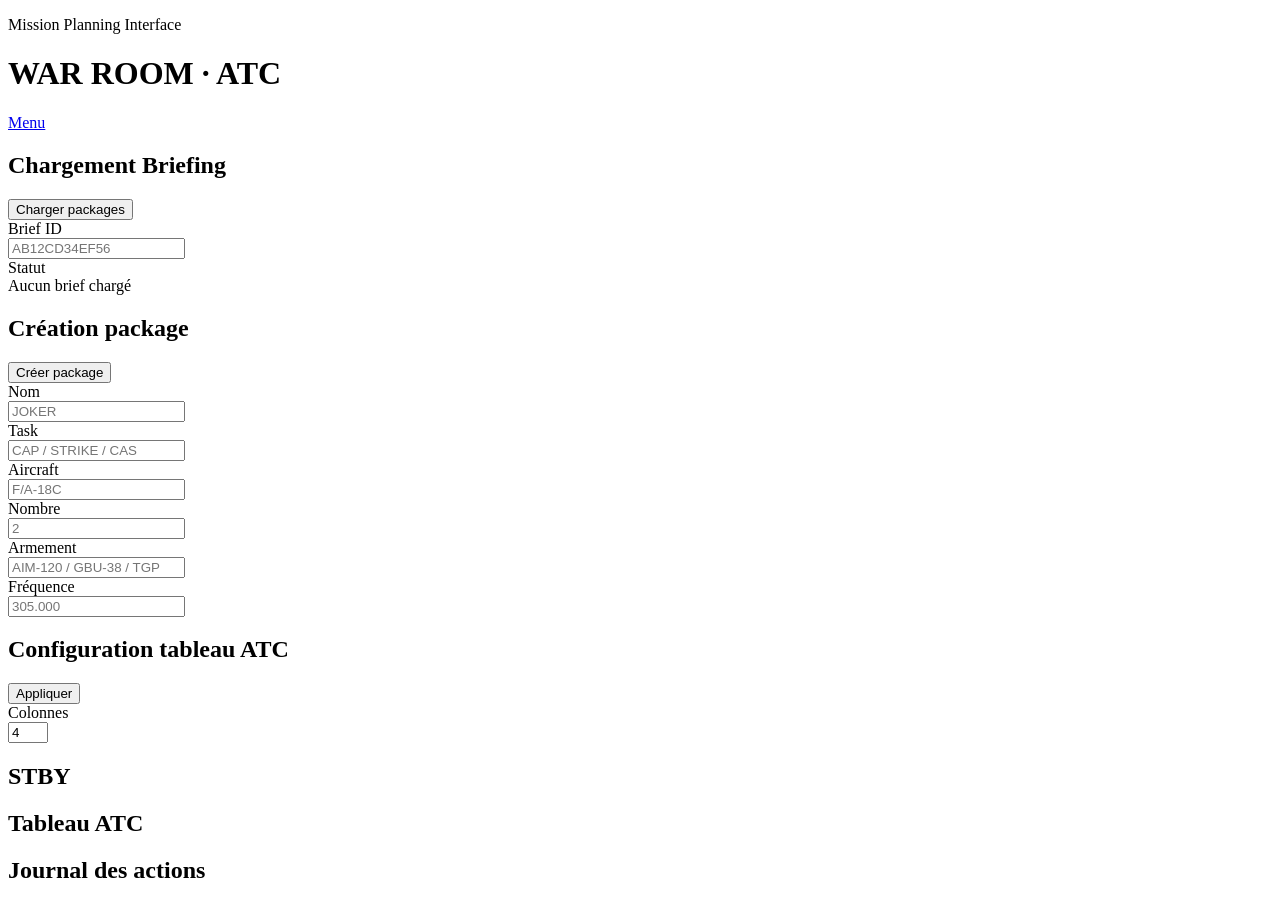
==== atc/index.html @ 5f104abc "Create index.html" ====
<!DOCTYPE html>
<html lang="fr">
<head>
  <meta charset="UTF-8" />
  <meta name="viewport" content="width=device-width, initial-scale=1.0" />
  <title>WAR ROOM · ATC</title>
  <link rel="stylesheet" href="./style.css" />
</head>
<body>
  <div class="app-shell" id="appShell">
    <header class="topbar">
      <div class="title-wrap">
        <p class="subtitle">Mission Planning Interface</p>
        <h1 class="title">WAR ROOM · ATC</h1>
      </div>

      <div class="topbar-actions">
        <a class="action-btn" href="../index.html">Menu</a>
      </div>
    </header>

    <main class="workspace">
      <section class="layout-stack">
        <article class="card">
          <div class="card-header card-header-split">
            <h2 class="card-title">Chargement Briefing</h2>
            <button id="loadBriefBtn" class="action-btn" type="button">Charger packages</button>
          </div>

          <div class="card-body">
            <div class="toolbar-grid">
              <div class="mini-card">
                <div class="mini-label">Brief ID</div>
                <input id="briefIdInput" type="text" maxlength="12" placeholder="AB12CD34EF56" />
              </div>

              <div class="mini-card">
                <div class="mini-label">Statut</div>
                <div class="mini-value" id="briefLoadStatus">Aucun brief chargé</div>
              </div>
            </div>
          </div>
        </article>

        <article class="card">
          <div class="card-header card-header-split">
            <h2 class="card-title">Création package</h2>
            <button id="createPackageBtn" class="action-btn" type="button">Créer package</button>
          </div>

          <div class="card-body">
            <div class="toolbar-grid toolbar-grid-three">
              <div class="mini-card">
                <div class="mini-label">Nom</div>
                <input id="newPkgName" type="text" placeholder="JOKER" />
              </div>
              <div class="mini-card">
                <div class="mini-label">Task</div>
                <input id="newPkgTask" type="text" placeholder="CAP / STRIKE / CAS" />
              </div>
              <div class="mini-card">
                <div class="mini-label">Aircraft</div>
                <input id="newPkgAircraft" type="text" placeholder="F/A-18C" />
              </div>
              <div class="mini-card">
                <div class="mini-label">Nombre</div>
                <input id="newPkgCount" type="number" min="1" placeholder="2" />
              </div>
              <div class="mini-card">
                <div class="mini-label">Armement</div>
                <input id="newPkgLoadout" type="text" placeholder="AIM-120 / GBU-38 / TGP" />
              </div>
              <div class="mini-card">
                <div class="mini-label">Fréquence</div>
                <input id="newPkgFreq" type="text" placeholder="305.000" />
              </div>
            </div>
          </div>
        </article>

        <article class="card">
          <div class="card-header card-header-split">
            <h2 class="card-title">Configuration tableau ATC</h2>
            <button id="applyBoardConfigBtn" class="action-btn" type="button">Appliquer</button>
          </div>

          <div class="card-body">
            <div class="board-config-head">
              <div class="mini-card">
                <div class="mini-label">Colonnes</div>
                <input id="columnCountInput" type="number" min="1" max="8" value="4" />
              </div>
            </div>

            <div class="board-config-grid" id="boardConfigGrid"></div>
          </div>
        </article>

        <article class="card">
          <div class="card-header">
            <h2 class="card-title">STBY</h2>
          </div>
          <div class="card-body">
            <div class="stby-zone dropzone" id="stbyZone" data-zone-id="stby"></div>
          </div>
        </article>

        <article class="card">
          <div class="card-header">
            <h2 class="card-title">Tableau ATC</h2>
          </div>
          <div class="card-body">
            <div class="board-grid" id="boardGrid"></div>
          </div>
        </article>

        <article class="card">
          <div class="card-header">
            <h2 class="card-title">Journal des actions</h2>
          </div>
          <div class="card-body">
            <div class="log-list" id="logList"></div>
          </div>
        </article>
      </section>
    </main>
  </div>

  <script src="./app.js" defer></script>
</body>
</html>
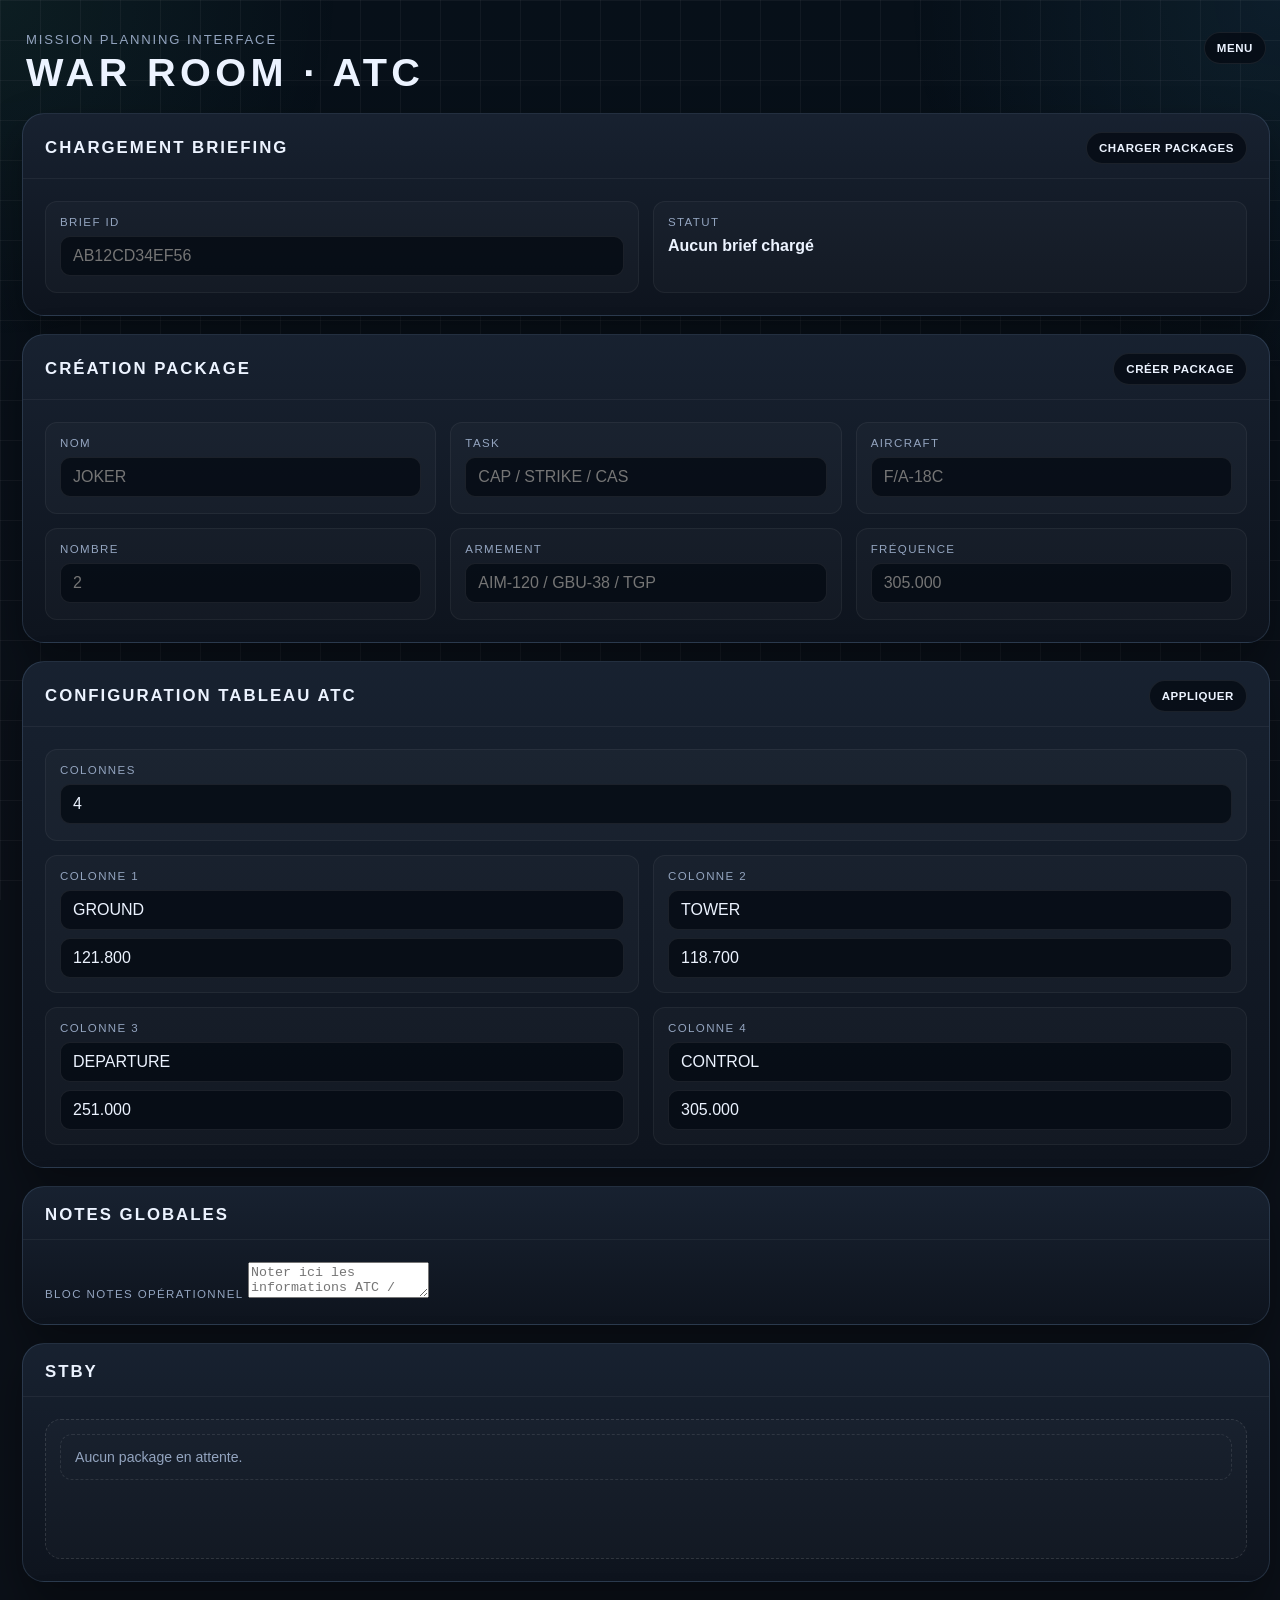
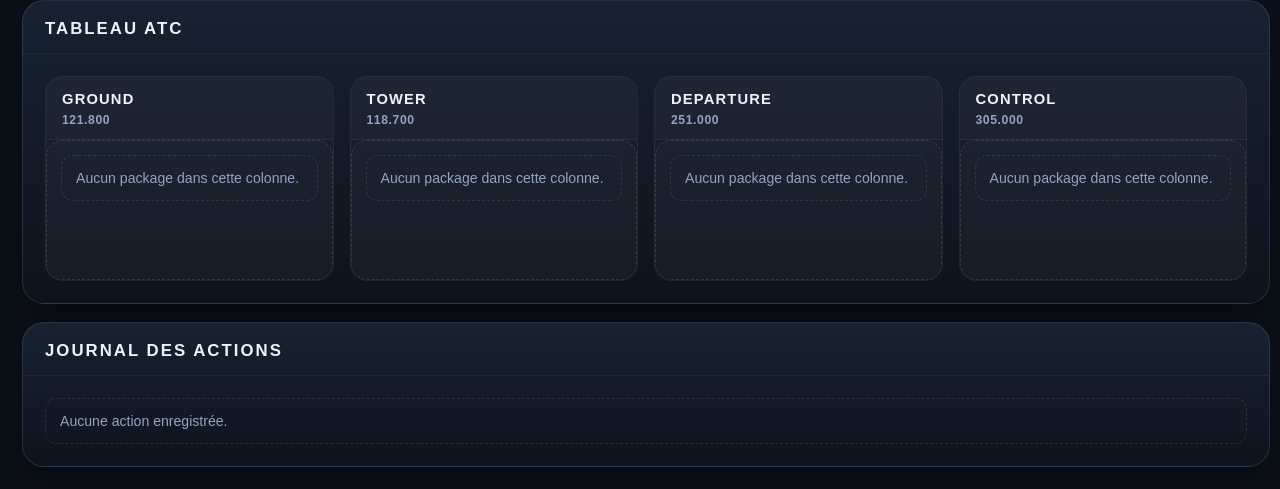
==== commit 1da561bf: "Update index.html" ====
--- a/atc/index.html
+++ b/atc/index.html
@@ -98,6 +98,22 @@
 
         <article class="card">
           <div class="card-header">
+            <h2 class="card-title">Notes globales</h2>
+          </div>
+          <div class="card-body">
+            <div class="global-notes-wrap">
+              <label class="mini-label" for="globalNotesInput">Bloc notes opérationnel</label>
+              <textarea
+                id="globalNotesInput"
+                class="global-notes-input"
+                placeholder="Noter ici les informations ATC / clearance / consignes / changements à la volée..."
+              ></textarea>
+            </div>
+          </div>
+        </article>
+
+        <article class="card">
+          <div class="card-header">
             <h2 class="card-title">STBY</h2>
           </div>
           <div class="card-body">
--- a/atc/style.css
+++ b/atc/style.css
@@ -0,0 +1,631 @@
+:root{
+  --bg:#0b1018;
+  --card:linear-gradient(180deg,rgba(24,34,49,.98),rgba(14,20,30,.98));
+  --border:rgba(135,169,214,.18);
+  --border-strong:rgba(135,169,214,.35);
+  --text:#ecf3ff;
+  --muted:#93a4bf;
+  --accent:#57c7ff;
+  --success:#7df0b7;
+  --danger:#ff6b6b;
+  --warning:#ffd36a;
+  --shadow:0 18px 40px rgba(0,0,0,.35);
+  --radius-xl:22px;
+  --radius-lg:16px;
+  --radius-md:12px;
+  font-family:Inter,"Segoe UI",Roboto,Helvetica,Arial,sans-serif;
+}
+
+*{box-sizing:border-box}
+
+html,body{
+  margin:0;
+  min-height:100%;
+  color:var(--text);
+  background-color:var(--bg);
+}
+
+body{
+  padding:22px;
+  background-image:
+    linear-gradient(rgba(255,255,255,.045) 1px, transparent 1px),
+    linear-gradient(90deg, rgba(255,255,255,.045) 1px, transparent 1px),
+    linear-gradient(180deg,#071019 0,#0b1018 100%);
+  background-size:40px 40px,40px 40px,100% 100%;
+  background-attachment:fixed;
+}
+
+body::before{
+  content:"";
+  position:fixed;
+  inset:0;
+  pointer-events:none;
+  background:
+    radial-gradient(circle at top right, rgba(87,199,255,.08), transparent 24%),
+    radial-gradient(circle at top left, rgba(109,246,190,.06), transparent 22%);
+}
+
+.app-shell{
+  position:relative;
+  z-index:1;
+  width:min(1680px,calc(100vw - 32px));
+  margin:0 auto;
+  display:grid;
+  gap:18px;
+}
+
+.topbar{
+  display:grid;
+  grid-template-columns:minmax(0,1fr) auto;
+  align-items:start;
+  gap:20px;
+  padding:10px 4px 2px;
+}
+
+.title-wrap{
+  display:grid;
+  gap:6px;
+}
+
+.subtitle{
+  margin:0;
+  color:var(--muted);
+  font-size:.82rem;
+  letter-spacing:.14em;
+  text-transform:uppercase;
+}
+
+.title{
+  margin:0;
+  font-size:clamp(1.9rem,1.2rem + 1.6vw,3.2rem);
+  font-weight:800;
+  letter-spacing:.11em;
+  text-transform:uppercase;
+  line-height:1;
+}
+
+.topbar-actions{
+  display:flex;
+  align-items:center;
+  gap:10px;
+  flex-wrap:wrap;
+}
+
+.workspace{
+  display:grid;
+  grid-template-columns:1fr;
+  gap:18px;
+}
+
+.layout-stack{
+  display:grid;
+  gap:18px;
+}
+
+.card{
+  border:1px solid var(--border);
+  border-radius:var(--radius-xl);
+  background:var(--card);
+  box-shadow:var(--shadow);
+  overflow:hidden;
+}
+
+.card-header{
+  display:flex;
+  align-items:center;
+  justify-content:space-between;
+  gap:12px;
+  padding:18px 22px 14px;
+  border-bottom:1px solid rgba(255,255,255,.05);
+}
+
+.card-header-split{
+  flex-wrap:wrap;
+}
+
+.card-title{
+  margin:0;
+  font-size:1.05rem;
+  font-weight:800;
+  letter-spacing:.12em;
+  text-transform:uppercase;
+}
+
+.card-body{
+  padding:22px;
+}
+
+.action-btn{
+  border:1px solid rgba(255,255,255,.08);
+  background:rgba(6,12,20,.82);
+  color:var(--text);
+  border-radius:999px;
+  padding:9px 12px;
+  font:inherit;
+  font-size:.72rem;
+  font-weight:700;
+  letter-spacing:.05em;
+  text-transform:uppercase;
+  cursor:pointer;
+  white-space:nowrap;
+  text-decoration:none;
+  transition:.14s;
+}
+
+.action-btn:hover{
+  border-color:rgba(87,199,255,.35);
+  transform:translateY(-1px);
+}
+
+.toolbar-grid{
+  display:grid;
+  grid-template-columns:repeat(2,minmax(0,1fr));
+  gap:14px;
+}
+
+.toolbar-grid-three{
+  grid-template-columns:repeat(3,minmax(0,1fr));
+}
+
+.board-config-head{
+  margin-bottom:14px;
+}
+
+.board-config-grid{
+  display:grid;
+  grid-template-columns:repeat(2,minmax(0,1fr));
+  gap:14px;
+}
+
+.mini-card{
+  min-height:92px;
+  padding:14px;
+  border-radius:12px;
+  background:rgba(255,255,255,.025);
+  border:1px solid rgba(255,255,255,.05);
+  display:flex;
+  flex-direction:column;
+  gap:8px;
+}
+
+.mini-label{
+  color:var(--muted);
+  font-size:.72rem;
+  letter-spacing:.12em;
+  text-transform:uppercase;
+}
+
+.mini-value{
+  font-size:1rem;
+  font-weight:800;
+  line-height:1.25;
+}
+
+.mini-card input{
+  width:100%;
+  padding:10px 12px;
+  border:1px solid rgba(255,255,255,.08);
+  border-radius:10px;
+  background:rgba(6,12,20,.82);
+  color:var(--text);
+  font:inherit;
+  outline:none;
+}
+
+.mini-card input:focus{
+  border-color:rgba(87,199,255,.45);
+  box-shadow:0 0 0 4px rgba(87,199,255,.12);
+}
+
+.stby-zone,
+.board-column-drop{
+  min-height:140px;
+  border:1px dashed rgba(255,255,255,.12);
+  border-radius:16px;
+  background:rgba(255,255,255,.02);
+  padding:14px;
+  display:grid;
+  align-content:start;
+  gap:12px;
+}
+
+.dropzone.is-over{
+  border-color:rgba(87,199,255,.5);
+  background:rgba(87,199,255,.06);
+}
+
+.board-grid{
+  display:grid;
+  grid-template-columns:repeat(4,minmax(0,1fr));
+  gap:16px;
+  align-items:start;
+}
+
+.board-column{
+  border-radius:18px;
+  border:1px solid rgba(255,255,255,.06);
+  background:rgba(255,255,255,.02);
+  overflow:hidden;
+}
+
+.board-column-head{
+  padding:14px 16px 12px;
+  border-bottom:1px solid rgba(255,255,255,.05);
+  background:rgba(255,255,255,.02);
+}
+
+.board-column-title{
+  margin:0 0 6px;
+  font-size:.92rem;
+  font-weight:900;
+  letter-spacing:.08em;
+  text-transform:uppercase;
+}
+
+.board-column-freq{
+  color:var(--muted);
+  font-size:.76rem;
+  font-weight:700;
+  letter-spacing:.05em;
+}
+
+.package-card{
+  position:relative;
+  border-radius:16px;
+  border:1px solid rgba(255,255,255,.08);
+  background:rgba(17,23,35,.96);
+  padding:14px 14px 14px 18px;
+  box-shadow:0 12px 26px rgba(0,0,0,.22);
+  overflow:hidden;
+  cursor:grab;
+  transition:border-color .14s, background .14s, box-shadow .14s, transform .14s;
+}
+
+.package-card:hover{
+  border-color:rgba(87,199,255,.26);
+}
+
+.package-card::before{
+  content:"";
+  position:absolute;
+  inset:0 auto 0 0;
+  width:5px;
+  background:var(--package-color,var(--accent));
+}
+
+.package-card.is-alert{
+  animation:alertPulse .95s infinite;
+  border-color:rgba(255,107,107,.55);
+}
+
+@keyframes alertPulse{
+  0%,100%{
+    box-shadow:0 0 0 0 rgba(255,107,107,.0),0 12px 26px rgba(0,0,0,.22);
+    background:rgba(17,23,35,.96);
+  }
+  50%{
+    box-shadow:0 0 0 3px rgba(255,107,107,.12),0 12px 30px rgba(255,0,0,.18);
+    background:rgba(45,14,18,.96);
+  }
+}
+
+.package-head{
+  display:flex;
+  align-items:flex-start;
+  justify-content:space-between;
+  gap:10px;
+  margin-bottom:10px;
+}
+
+.package-title-wrap{
+  display:grid;
+  gap:4px;
+  min-width:0;
+}
+
+.package-name{
+  margin:0;
+  font-size:1rem;
+  font-weight:900;
+  letter-spacing:.08em;
+  text-transform:uppercase;
+  line-height:1.1;
+  overflow-wrap:anywhere;
+}
+
+.package-task{
+  color:var(--muted);
+  font-size:.72rem;
+  font-weight:800;
+  letter-spacing:.08em;
+  text-transform:uppercase;
+}
+
+.package-head-actions{
+  display:flex;
+  align-items:center;
+  gap:8px;
+  flex-wrap:wrap;
+  margin-left:auto;
+}
+
+.alert-switch{
+  position:relative;
+  display:inline-flex;
+  width:42px;
+  height:24px;
+  flex:0 0 auto;
+  cursor:pointer;
+}
+
+.alert-switch input{
+  position:absolute;
+  opacity:0;
+  pointer-events:none;
+}
+
+.alert-slider{
+  position:relative;
+  width:100%;
+  height:100%;
+  border-radius:999px;
+  background:rgba(255,255,255,.12);
+  border:1px solid rgba(255,255,255,.14);
+  transition:.18s;
+}
+
+.alert-slider::before{
+  content:"";
+  position:absolute;
+  top:2px;
+  left:2px;
+  width:18px;
+  height:18px;
+  border-radius:50%;
+  background:#f3f7ff;
+  box-shadow:0 4px 10px rgba(0,0,0,.28);
+  transition:.18s;
+}
+
+.alert-switch input:checked + .alert-slider{
+  background:rgba(255,107,107,.28);
+  border-color:rgba(255,107,107,.55);
+  box-shadow:0 0 0 3px rgba(255,107,107,.10);
+}
+
+.alert-switch input:checked + .alert-slider::before{
+  transform:translateX(18px);
+  background:#ffd1d1;
+}
+
+.package-grid{
+  display:grid;
+  grid-template-columns:repeat(2,minmax(0,1fr));
+  gap:8px;
+  margin-bottom:12px;
+}
+
+.package-data{
+  padding:8px 10px;
+  border-radius:10px;
+  background:rgba(255,255,255,.03);
+  border:1px solid rgba(255,255,255,.05);
+}
+
+.package-data-label{
+  color:var(--muted);
+  font-size:.62rem;
+  letter-spacing:.12em;
+  text-transform:uppercase;
+  margin-bottom:4px;
+}
+
+.package-data-value{
+  font-size:.84rem;
+  font-weight:800;
+  line-height:1.25;
+  overflow-wrap:anywhere;
+}
+
+.package-footer{
+  display:flex;
+  align-items:center;
+  justify-content:space-between;
+  gap:10px;
+  border-top:1px solid rgba(255,255,255,.06);
+  padding-top:10px;
+}
+
+.package-status{
+  padding:6px 10px;
+  border-radius:999px;
+  font-size:.68rem;
+  font-weight:800;
+  letter-spacing:.08em;
+  text-transform:uppercase;
+  background:rgba(255,255,255,.04);
+  border:1px solid rgba(255,255,255,.06);
+}
+
+.package-actions{
+  display:flex;
+  align-items:center;
+  gap:8px;
+  flex-wrap:wrap;
+}
+
+.package-btn{
+  border:1px solid rgba(255,255,255,.08);
+  background:rgba(6,12,20,.82);
+  color:var(--text);
+  border-radius:999px;
+  padding:7px 10px;
+  font:inherit;
+  font-size:.66rem;
+  font-weight:700;
+  letter-spacing:.05em;
+  text-transform:uppercase;
+  cursor:pointer;
+  transition:.14s;
+}
+
+.package-btn:hover{
+  border-color:rgba(87,199,255,.35);
+  transform:translateY(-1px);
+}
+
+.package-compact-btn{
+  min-width:78px;
+}
+
+.package-main-content{
+  display:grid;
+  gap:12px;
+}
+
+.package-edit-panel{
+  display:none;
+  margin-top:12px;
+  padding-top:12px;
+  border-top:1px solid rgba(255,255,255,.06);
+}
+
+.package-card.is-editing .package-edit-panel{
+  display:grid;
+  gap:10px;
+}
+
+.package-edit-grid{
+  display:grid;
+  grid-template-columns:repeat(2,minmax(0,1fr));
+  gap:10px;
+}
+
+.package-edit-grid input,
+.package-edit-grid select{
+  width:100%;
+  padding:10px 12px;
+  border:1px solid rgba(255,255,255,.08);
+  border-radius:10px;
+  background:rgba(6,12,20,.82);
+  color:var(--text);
+  font:inherit;
+  outline:none;
+}
+
+.package-edit-grid input:focus,
+.package-edit-grid select:focus{
+  border-color:rgba(87,199,255,.45);
+  box-shadow:0 0 0 4px rgba(87,199,255,.12);
+}
+
+.package-card.is-collapsed{
+  padding:8px 10px 8px 14px;
+}
+
+.package-card.is-collapsed .package-head{
+  margin-bottom:0;
+  min-height:28px;
+  align-items:center;
+}
+
+.package-card.is-collapsed .package-name{
+  font-size:.95rem;
+  font-weight:900;
+  letter-spacing:.06em;
+  line-height:1.1;
+}
+
+.package-card.is-collapsed .package-main-content{
+  display:none;
+}
+
+.package-card.is-collapsed .package-btn{
+  padding:6px 10px;
+  font-size:.62rem;
+}
+
+.package-card.is-collapsed .alert-switch{
+  width:36px;
+  height:20px;
+}
+
+.package-card.is-collapsed .alert-slider::before{
+  width:14px;
+  height:14px;
+}
+
+.package-card.is-collapsed .alert-switch input:checked + .alert-slider::before{
+  transform:translateX(16px);
+}
+
+.package-card.is-collapsed:hover{
+  border-color:rgba(87,199,255,.35);
+  background:rgba(255,255,255,.04);
+}
+
+.log-list{
+  display:grid;
+  gap:10px;
+}
+
+.log-item{
+  padding:12px 14px;
+  border-radius:12px;
+  border:1px solid rgba(255,255,255,.06);
+  background:rgba(255,255,255,.02);
+}
+
+.log-time{
+  color:var(--muted);
+  font-size:.72rem;
+  font-weight:700;
+  letter-spacing:.05em;
+  margin-bottom:4px;
+}
+
+.log-text{
+  font-size:.88rem;
+  line-height:1.35;
+  color:rgba(236,243,255,.94);
+}
+
+.empty-state{
+  padding:14px;
+  border-radius:12px;
+  border:1px dashed rgba(255,255,255,.1);
+  color:var(--muted);
+  font-size:.88rem;
+}
+
+@media (max-width:1200px){
+  .board-grid,
+  .toolbar-grid-three,
+  .board-config-grid{
+    grid-template-columns:repeat(2,minmax(0,1fr));
+  }
+}
+
+@media (max-width:780px){
+  body{padding:14px}
+  .app-shell{width:min(100vw - 12px,100%)}
+  .topbar{grid-template-columns:1fr}
+  .toolbar-grid,
+  .toolbar-grid-three,
+  .board-grid,
+  .board-config-grid,
+  .package-grid,
+  .package-edit-grid{
+    grid-template-columns:1fr;
+  }
+
+  .package-head{
+    flex-direction:column;
+    align-items:stretch;
+  }
+
+  .package-head-actions{
+    margin-left:0;
+    justify-content:flex-start;
+  }
+}
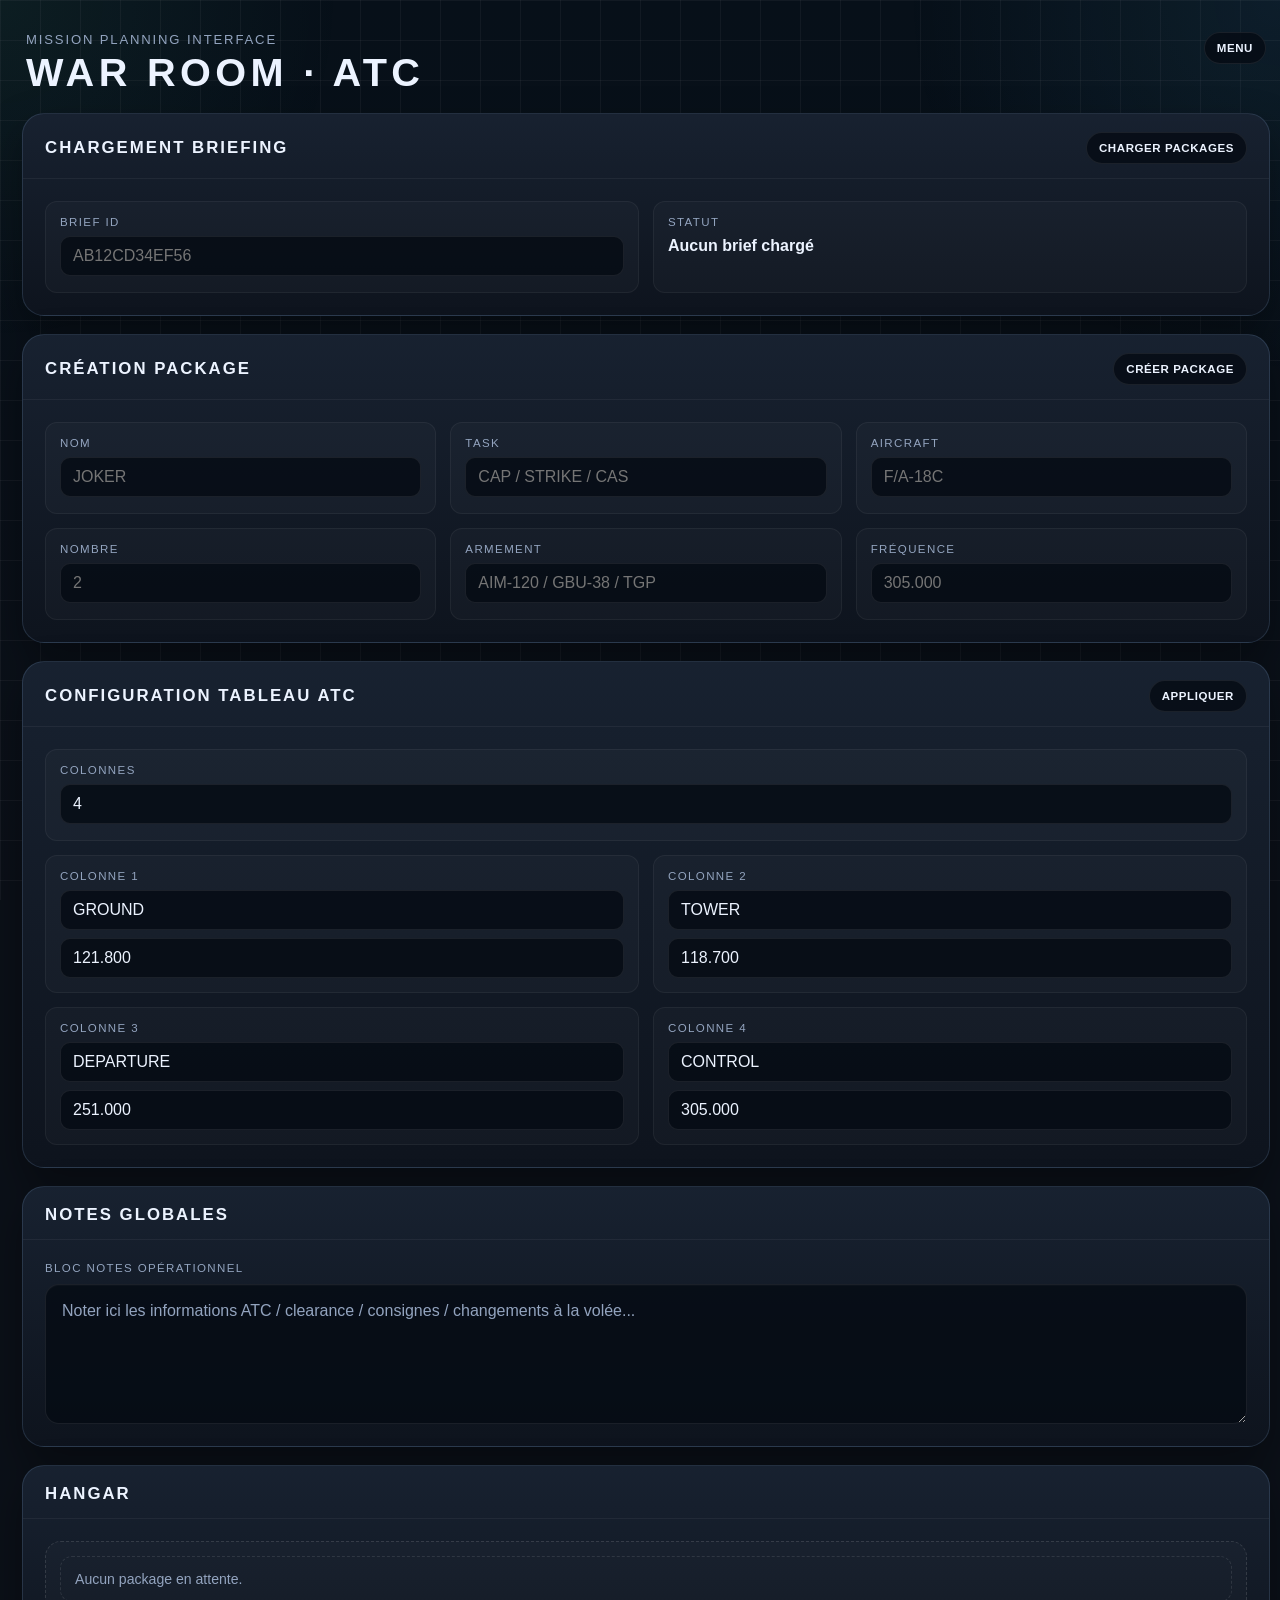
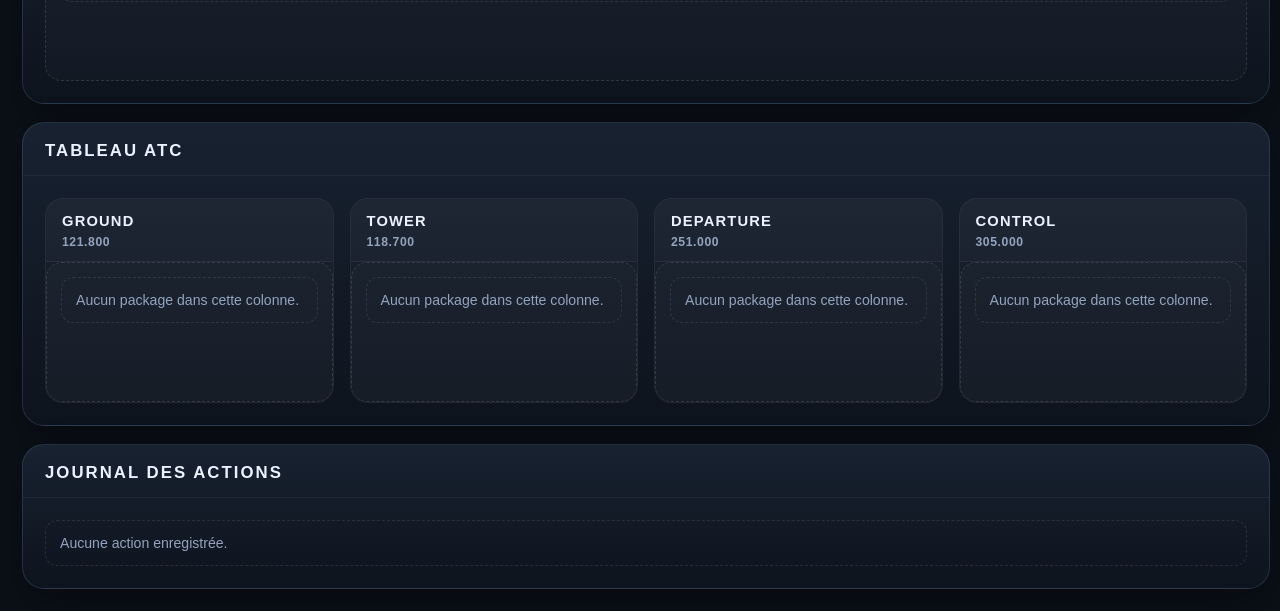
==== commit 9e9a58b5: "Update index.html" ====
--- a/atc/index.html
+++ b/atc/index.html
@@ -114,10 +114,10 @@
 
         <article class="card">
           <div class="card-header">
-            <h2 class="card-title">STBY</h2>
+            <h2 class="card-title">HANGAR</h2>
           </div>
           <div class="card-body">
-            <div class="stby-zone dropzone" id="stbyZone" data-zone-id="stby"></div>
+            <div class="stby-zone dropzone" id="stbyZone" data-zone-id="hangar"></div>
           </div>
         </article>
 
--- a/atc/style.css
+++ b/atc/style.css
@@ -217,6 +217,46 @@
   box-shadow:0 0 0 4px rgba(87,199,255,.12);
 }
 
+.global-notes-wrap{
+  display:grid;
+  grid-template-columns:1fr;
+  gap:10px;
+  width:100%;
+}
+
+.global-notes-wrap .mini-label{
+  display:block;
+  margin:0;
+}
+
+.global-notes-input{
+  display:block;
+  width:100%;
+  min-height:140px;
+  resize:vertical;
+  padding:14px 16px;
+  border:1px solid rgba(255,255,255,.08);
+  border-radius:14px;
+  background:rgba(6,12,20,.82);
+  color:var(--text);
+  font:inherit;
+  line-height:1.5;
+  outline:none;
+  appearance:none;
+  -webkit-appearance:none;
+  box-shadow:inset 0 1px 0 rgba(255,255,255,.02);
+}
+
+.global-notes-input::placeholder{
+  color:var(--muted);
+  opacity:1;
+}
+
+.global-notes-input:focus{
+  border-color:rgba(87,199,255,.45);
+  box-shadow:0 0 0 4px rgba(87,199,255,.12);
+}
+
 .stby-zone,
 .board-column-drop{
   min-height:140px;
@@ -398,6 +438,11 @@
   background:#ffd1d1;
 }
 
+.package-main-content{
+  display:grid;
+  gap:12px;
+}
+
 .package-grid{
   display:grid;
   grid-template-columns:repeat(2,minmax(0,1fr));
@@ -424,6 +469,39 @@
   font-size:.84rem;
   font-weight:800;
   line-height:1.25;
+  overflow-wrap:anywhere;
+}
+
+.package-data-value.is-clearance-no{
+  color:#ffd36a;
+}
+
+.package-data-value.is-clearance-yes{
+  color:#7df0b7;
+}
+
+.package-notes-block{
+  margin-top:-2px;
+  padding:10px 12px;
+  border-radius:12px;
+  background:rgba(255,255,255,.03);
+  border:1px solid rgba(255,255,255,.05);
+}
+
+.package-notes-label{
+  color:var(--muted);
+  font-size:.62rem;
+  letter-spacing:.12em;
+  text-transform:uppercase;
+  margin-bottom:6px;
+}
+
+.package-notes-value{
+  font-size:.82rem;
+  font-weight:700;
+  line-height:1.45;
+  color:rgba(236,243,255,.92);
+  white-space:pre-wrap;
   overflow-wrap:anywhere;
 }
 
@@ -478,11 +556,6 @@
   min-width:78px;
 }
 
-.package-main-content{
-  display:grid;
-  gap:12px;
-}
-
 .package-edit-panel{
   display:none;
   margin-top:12px;
@@ -502,7 +575,8 @@
 }
 
 .package-edit-grid input,
-.package-edit-grid select{
+.package-edit-grid select,
+.package-edit-grid textarea{
   width:100%;
   padding:10px 12px;
   border:1px solid rgba(255,255,255,.08);
@@ -513,10 +587,21 @@
   outline:none;
 }
 
+.package-edit-grid textarea{
+  min-height:96px;
+  resize:vertical;
+  line-height:1.45;
+}
+
 .package-edit-grid input:focus,
-.package-edit-grid select:focus{
+.package-edit-grid select:focus,
+.package-edit-grid textarea:focus{
   border-color:rgba(87,199,255,.45);
   box-shadow:0 0 0 4px rgba(87,199,255,.12);
+}
+
+.package-edit-grid .package-edit-span-2{
+  grid-column:span 2;
 }
 
 .package-card.is-collapsed{
@@ -619,6 +704,10 @@
     grid-template-columns:1fr;
   }
 
+  .package-edit-grid .package-edit-span-2{
+    grid-column:auto;
+  }
+
   .package-head{
     flex-direction:column;
     align-items:stretch;
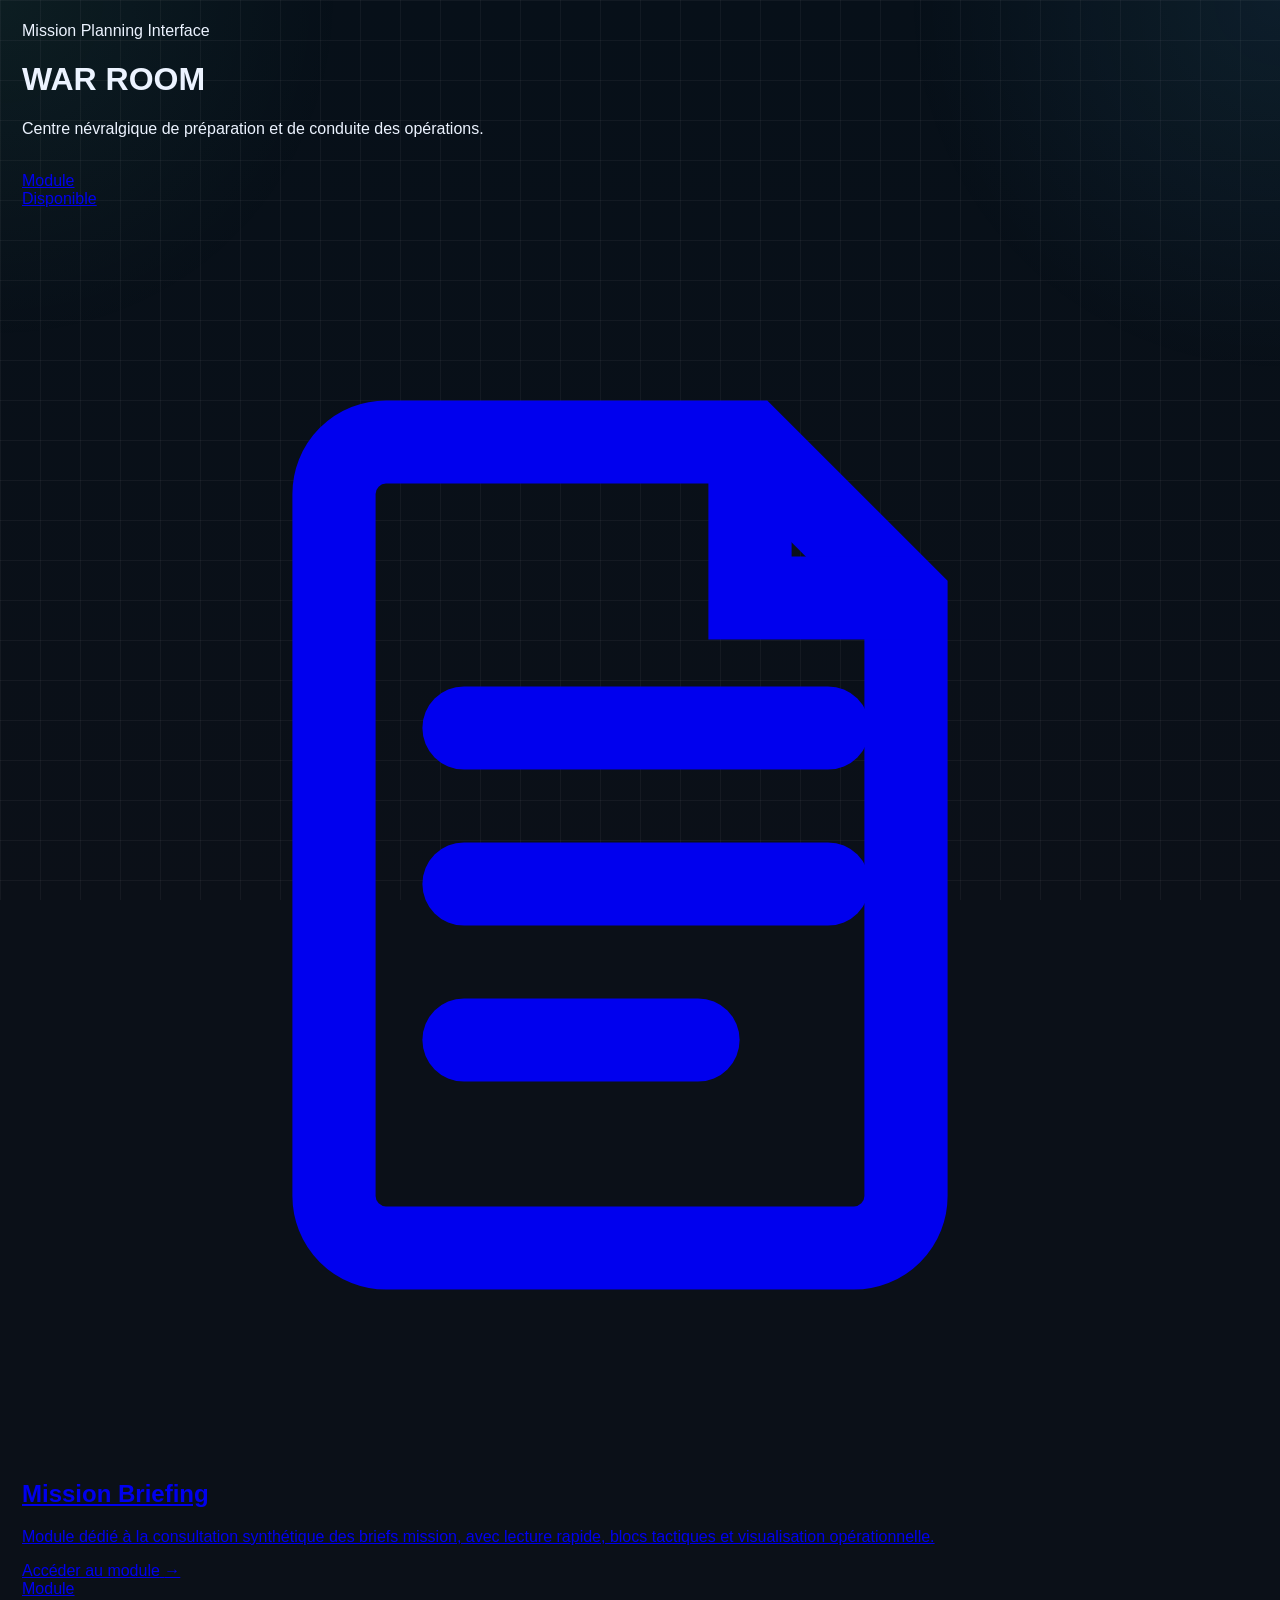
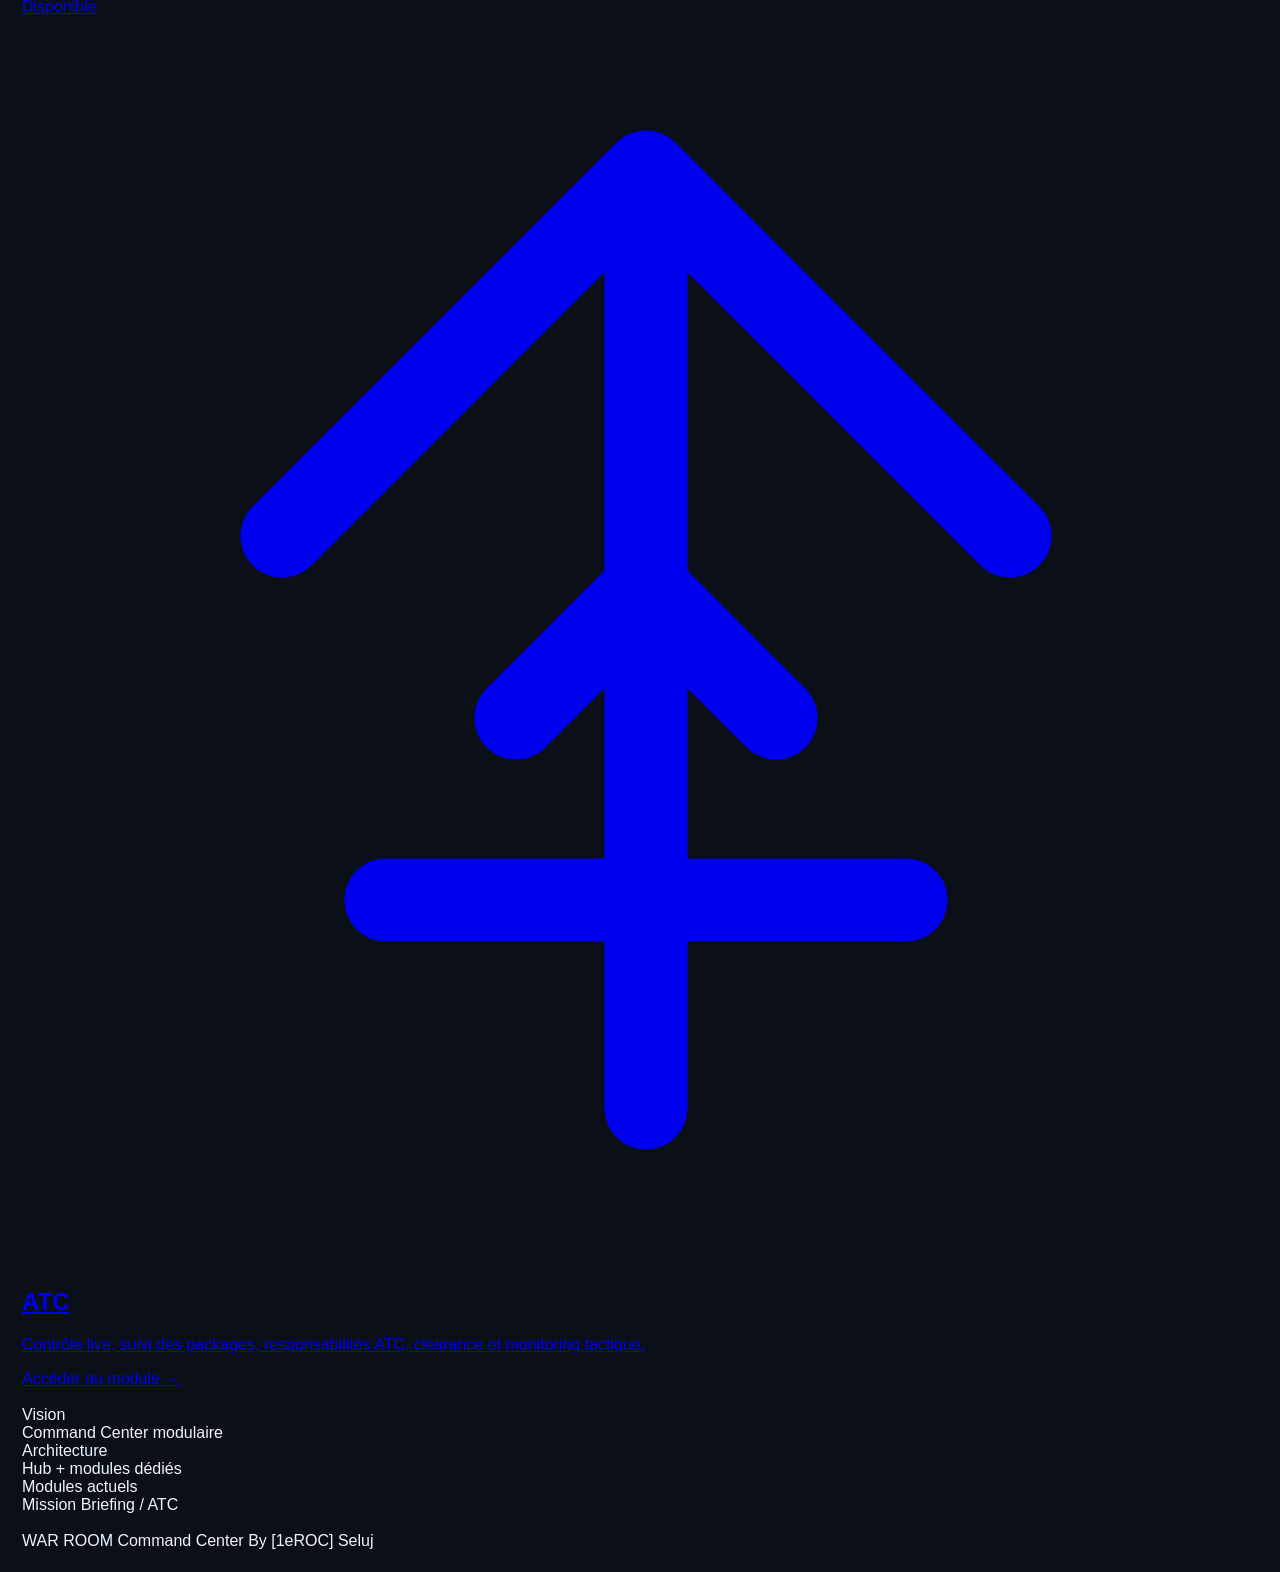
==== commit a0279000: "Update index.html" ====
--- a/atc/index.html
+++ b/atc/index.html
@@ -3,143 +3,97 @@
 <head>
   <meta charset="UTF-8" />
   <meta name="viewport" content="width=device-width, initial-scale=1.0" />
-  <title>WAR ROOM · ATC</title>
+  <title>WAR ROOM · Command Center</title>
   <link rel="stylesheet" href="./style.css" />
 </head>
 <body>
-  <div class="app-shell" id="appShell">
-    <header class="topbar">
-      <div class="title-wrap">
-        <p class="subtitle">Mission Planning Interface</p>
-        <h1 class="title">WAR ROOM · ATC</h1>
+  <div class="app-shell">
+    <header class="hero">
+      <div class="hero-topline">Mission Planning Interface</div>
+      <h1 class="hero-title">WAR ROOM</h1>
+      <p class="hero-subtitle">
+        Centre névralgique de préparation et de conduite des opérations.
+      </p>
+    </header>
+
+    <main class="hub-grid">
+      <a class="hub-card" href="./mission-briefing/index.html" aria-label="Ouvrir le module Mission Briefing">
+        <div class="hub-card-glow"></div>
+        <div class="hub-card-head">
+          <div class="hub-kicker">Module</div>
+          <div class="hub-status status-ready">Disponible</div>
+        </div>
+
+        <div class="hub-icon" aria-hidden="true">
+          <svg viewBox="0 0 24 24" fill="none">
+            <path d="M7 4.5h7l3 3V19a1 1 0 0 1-1 1H7a1 1 0 0 1-1-1V5.5a1 1 0 0 1 1-1Z" stroke="currentColor" stroke-width="1.6"/>
+            <path d="M14 4.5v3h3" stroke="currentColor" stroke-width="1.6"/>
+            <path d="M8.5 10h7M8.5 13h7M8.5 16h4.5" stroke="currentColor" stroke-width="1.6" stroke-linecap="round"/>
+          </svg>
+        </div>
+
+        <div class="hub-card-body">
+          <h2 class="hub-card-title">Mission Briefing</h2>
+          <p class="hub-card-text">
+            Module dédié à la consultation synthétique des briefs mission, avec lecture rapide, blocs tactiques et visualisation opérationnelle.
+          </p>
+        </div>
+
+        <div class="hub-card-footer">
+          <span class="hub-action">Accéder au module</span>
+          <span class="hub-arrow" aria-hidden="true">→</span>
+        </div>
+      </a>
+
+      <a class="hub-card" href="./atc/index.html" aria-label="Ouvrir le module ATC">
+        <div class="hub-card-glow"></div>
+        <div class="hub-card-head">
+          <div class="hub-kicker">Module</div>
+          <div class="hub-status status-ready">Disponible</div>
+        </div>
+
+        <div class="hub-icon" aria-hidden="true">
+          <svg viewBox="0 0 24 24" fill="none">
+            <path d="M12 3v18M5 10l7-7 7 7M7 17h10" stroke="currentColor" stroke-width="1.6" stroke-linecap="round" stroke-linejoin="round"/>
+            <path d="M9.5 13.5 12 11l2.5 2.5" stroke="currentColor" stroke-width="1.6" stroke-linecap="round" stroke-linejoin="round"/>
+          </svg>
+        </div>
+
+        <div class="hub-card-body">
+          <h2 class="hub-card-title">ATC</h2>
+          <p class="hub-card-text">
+            Contrôle live, suivi des packages, responsabilités ATC, clearance et monitoring tactique.
+          </p>
+        </div>
+
+        <div class="hub-card-footer">
+          <span class="hub-action">Accéder au module</span>
+          <span class="hub-arrow" aria-hidden="true">→</span>
+        </div>
+      </a>
+    </main>
+
+    <section class="overview-panel">
+      <div class="overview-card">
+        <div class="overview-label">Vision</div>
+        <div class="overview-value">Command Center modulaire</div>
       </div>
 
-      <div class="topbar-actions">
-        <a class="action-btn" href="../index.html">Menu</a>
+      <div class="overview-card">
+        <div class="overview-label">Architecture</div>
+        <div class="overview-value">Hub + modules dédiés</div>
       </div>
-    </header>
 
-    <main class="workspace">
-      <section class="layout-stack">
-        <article class="card">
-          <div class="card-header card-header-split">
-            <h2 class="card-title">Chargement Briefing</h2>
-            <button id="loadBriefBtn" class="action-btn" type="button">Charger packages</button>
-          </div>
+      <div class="overview-card">
+        <div class="overview-label">Modules actuels</div>
+        <div class="overview-value">Mission Briefing / ATC</div>
+      </div>
+    </section>
 
-          <div class="card-body">
-            <div class="toolbar-grid">
-              <div class="mini-card">
-                <div class="mini-label">Brief ID</div>
-                <input id="briefIdInput" type="text" maxlength="12" placeholder="AB12CD34EF56" />
-              </div>
-
-              <div class="mini-card">
-                <div class="mini-label">Statut</div>
-                <div class="mini-value" id="briefLoadStatus">Aucun brief chargé</div>
-              </div>
-            </div>
-          </div>
-        </article>
-
-        <article class="card">
-          <div class="card-header card-header-split">
-            <h2 class="card-title">Création package</h2>
-            <button id="createPackageBtn" class="action-btn" type="button">Créer package</button>
-          </div>
-
-          <div class="card-body">
-            <div class="toolbar-grid toolbar-grid-three">
-              <div class="mini-card">
-                <div class="mini-label">Nom</div>
-                <input id="newPkgName" type="text" placeholder="JOKER" />
-              </div>
-              <div class="mini-card">
-                <div class="mini-label">Task</div>
-                <input id="newPkgTask" type="text" placeholder="CAP / STRIKE / CAS" />
-              </div>
-              <div class="mini-card">
-                <div class="mini-label">Aircraft</div>
-                <input id="newPkgAircraft" type="text" placeholder="F/A-18C" />
-              </div>
-              <div class="mini-card">
-                <div class="mini-label">Nombre</div>
-                <input id="newPkgCount" type="number" min="1" placeholder="2" />
-              </div>
-              <div class="mini-card">
-                <div class="mini-label">Armement</div>
-                <input id="newPkgLoadout" type="text" placeholder="AIM-120 / GBU-38 / TGP" />
-              </div>
-              <div class="mini-card">
-                <div class="mini-label">Fréquence</div>
-                <input id="newPkgFreq" type="text" placeholder="305.000" />
-              </div>
-            </div>
-          </div>
-        </article>
-
-        <article class="card">
-          <div class="card-header card-header-split">
-            <h2 class="card-title">Configuration tableau ATC</h2>
-            <button id="applyBoardConfigBtn" class="action-btn" type="button">Appliquer</button>
-          </div>
-
-          <div class="card-body">
-            <div class="board-config-head">
-              <div class="mini-card">
-                <div class="mini-label">Colonnes</div>
-                <input id="columnCountInput" type="number" min="1" max="8" value="4" />
-              </div>
-            </div>
-
-            <div class="board-config-grid" id="boardConfigGrid"></div>
-          </div>
-        </article>
-
-        <article class="card">
-          <div class="card-header">
-            <h2 class="card-title">Notes globales</h2>
-          </div>
-          <div class="card-body">
-            <div class="global-notes-wrap">
-              <label class="mini-label" for="globalNotesInput">Bloc notes opérationnel</label>
-              <textarea
-                id="globalNotesInput"
-                class="global-notes-input"
-                placeholder="Noter ici les informations ATC / clearance / consignes / changements à la volée..."
-              ></textarea>
-            </div>
-          </div>
-        </article>
-
-        <article class="card">
-          <div class="card-header">
-            <h2 class="card-title">HANGAR</h2>
-          </div>
-          <div class="card-body">
-            <div class="stby-zone dropzone" id="stbyZone" data-zone-id="hangar"></div>
-          </div>
-        </article>
-
-        <article class="card">
-          <div class="card-header">
-            <h2 class="card-title">Tableau ATC</h2>
-          </div>
-          <div class="card-body">
-            <div class="board-grid" id="boardGrid"></div>
-          </div>
-        </article>
-
-        <article class="card">
-          <div class="card-header">
-            <h2 class="card-title">Journal des actions</h2>
-          </div>
-          <div class="card-body">
-            <div class="log-list" id="logList"></div>
-          </div>
-        </article>
-      </section>
-    </main>
+    <footer class="footer-bar">
+      <span>WAR ROOM Command Center</span>
+      <span>By [1eROC] Seluj</span>
+    </footer>
   </div>
 
   <script src="./app.js" defer></script>
--- a/atc/style.css
+++ b/atc/style.css
@@ -361,6 +361,7 @@
   display:grid;
   gap:4px;
   min-width:0;
+  flex:1 1 auto;
 }
 
 .package-name{
@@ -384,9 +385,72 @@
 .package-head-actions{
   display:flex;
   align-items:center;
+  justify-content:flex-end;
   gap:8px;
   flex-wrap:wrap;
   margin-left:auto;
+  flex:0 1 auto;
+}
+
+.package-head-zone{
+  min-width:132px;
+  max-width:180px;
+}
+
+.package-zone-select{
+  width:100%;
+  padding:8px 30px 8px 10px;
+  border:1px solid rgba(255,255,255,.08);
+  border-radius:999px;
+  background:rgba(6,12,20,.82);
+  color:var(--text);
+  font:inherit;
+  font-size:.66rem;
+  font-weight:800;
+  letter-spacing:.05em;
+  text-transform:uppercase;
+  outline:none;
+  cursor:pointer;
+  appearance:none;
+  -webkit-appearance:none;
+  background-image:
+    linear-gradient(45deg, transparent 50%, rgba(236,243,255,.8) 50%),
+    linear-gradient(135deg, rgba(236,243,255,.8) 50%, transparent 50%);
+  background-position:
+    calc(100% - 14px) calc(50% - 2px),
+    calc(100% - 9px) calc(50% - 2px);
+  background-size:5px 5px,5px 5px;
+  background-repeat:no-repeat;
+}
+
+.package-zone-select:hover{
+  border-color:rgba(87,199,255,.35);
+}
+
+.package-zone-select:focus{
+  border-color:rgba(87,199,255,.45);
+  box-shadow:0 0 0 4px rgba(87,199,255,.12);
+}
+
+.package-alert-wrap{
+  display:inline-flex;
+  align-items:center;
+  gap:8px;
+  padding:4px 8px 4px 10px;
+  border-radius:999px;
+  border:1px solid rgba(255,255,255,.06);
+  background:rgba(255,255,255,.03);
+  flex:0 0 auto;
+}
+
+.package-alert-label{
+  color:var(--muted);
+  font-size:.62rem;
+  font-weight:900;
+  letter-spacing:.12em;
+  text-transform:uppercase;
+  line-height:1;
+  user-select:none;
 }
 
 .alert-switch{
@@ -512,9 +576,11 @@
   gap:10px;
   border-top:1px solid rgba(255,255,255,.06);
   padding-top:10px;
-}
-
-.package-status{
+  flex-wrap:wrap;
+}
+
+.package-status,
+.package-zone-badge{
   padding:6px 10px;
   border-radius:999px;
   font-size:.68rem;
@@ -523,6 +589,10 @@
   text-transform:uppercase;
   background:rgba(255,255,255,.04);
   border:1px solid rgba(255,255,255,.06);
+}
+
+.package-zone-badge{
+  color:var(--accent);
 }
 
 .package-actions{
@@ -630,6 +700,25 @@
   font-size:.62rem;
 }
 
+.package-card.is-collapsed .package-head-zone{
+  min-width:116px;
+  max-width:160px;
+}
+
+.package-card.is-collapsed .package-zone-select{
+  padding:7px 28px 7px 10px;
+  font-size:.62rem;
+}
+
+.package-card.is-collapsed .package-alert-wrap{
+  padding:3px 7px 3px 9px;
+  gap:6px;
+}
+
+.package-card.is-collapsed .package-alert-label{
+  font-size:.58rem;
+}
+
 .package-card.is-collapsed .alert-switch{
   width:36px;
   height:20px;
@@ -683,6 +772,11 @@
   font-size:.88rem;
 }
 
+.empty-inline{
+  color:var(--muted);
+  font-style:italic;
+}
+
 @media (max-width:1200px){
   .board-grid,
   .toolbar-grid-three,
@@ -691,10 +785,35 @@
   }
 }
 
+@media (max-width:900px){
+  .package-head{
+    flex-direction:column;
+    align-items:stretch;
+  }
+
+  .package-head-actions{
+    margin-left:0;
+    justify-content:flex-start;
+  }
+
+  .package-head-zone{
+    min-width:0;
+    width:100%;
+    max-width:none;
+  }
+}
+
 @media (max-width:780px){
   body{padding:14px}
-  .app-shell{width:min(100vw - 12px,100%)}
-  .topbar{grid-template-columns:1fr}
+
+  .app-shell{
+    width:min(100vw - 12px,100%);
+  }
+
+  .topbar{
+    grid-template-columns:1fr;
+  }
+
   .toolbar-grid,
   .toolbar-grid-three,
   .board-grid,
@@ -708,13 +827,17 @@
     grid-column:auto;
   }
 
-  .package-head{
+  .package-head-actions{
     flex-direction:column;
     align-items:stretch;
   }
 
-  .package-head-actions{
-    margin-left:0;
-    justify-content:flex-start;
-  }
-}
+  .package-alert-wrap{
+    justify-content:space-between;
+  }
+
+  .package-btn,
+  .package-zone-select{
+    width:100%;
+  }
+}
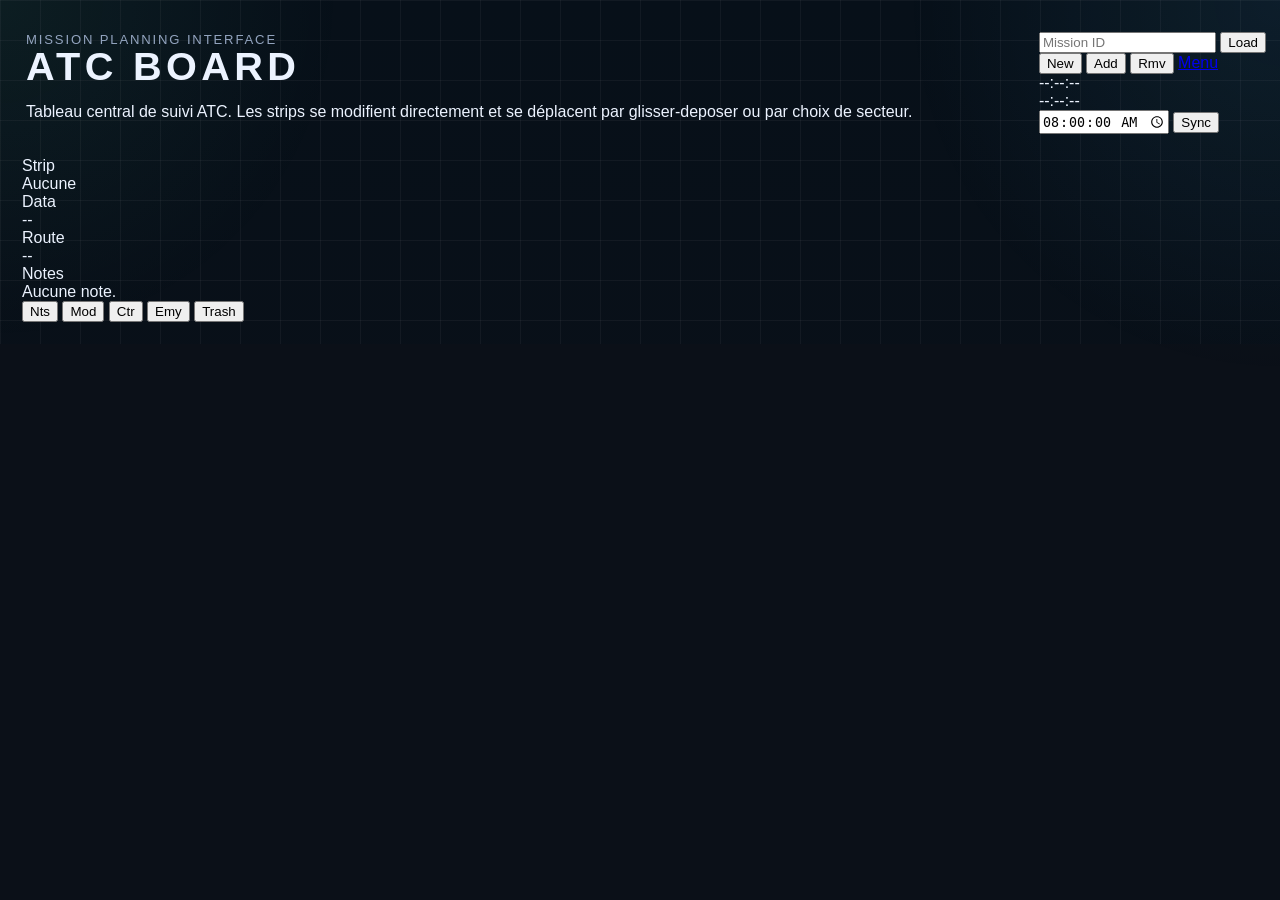
==== commit b949d230: "Update index.html" ====
--- a/atc/index.html
+++ b/atc/index.html
@@ -3,97 +3,71 @@
 <head>
   <meta charset="UTF-8" />
   <meta name="viewport" content="width=device-width, initial-scale=1.0" />
-  <title>WAR ROOM · Command Center</title>
+  <title>ATC BOARD</title>
   <link rel="stylesheet" href="./style.css" />
 </head>
 <body>
   <div class="app-shell">
-    <header class="hero">
-      <div class="hero-topline">Mission Planning Interface</div>
-      <h1 class="hero-title">WAR ROOM</h1>
-      <p class="hero-subtitle">
-        Centre névralgique de préparation et de conduite des opérations.
-      </p>
+    <header class="topbar">
+      <div class="title-block">
+        <p class="subtitle">Mission Planning Interface</p>
+        <h1 class="title">ATC BOARD</h1>
+        <p class="topbar-note">Tableau central de suivi ATC. Les strips se modifient directement et se déplacent par glisser-deposer ou par choix de secteur.</p>
+      </div>
+
+      <div class="toolbar">
+        <div class="load-brief-group">
+          <input class="tool-input" id="missionIdInput" type="text" placeholder="Mission ID" maxlength="12" />
+          <button class="tool-btn tool-btn-blue" id="loadMissionBtn" type="button">Load</button>
+        </div>
+        <button class="tool-btn tool-btn-gold" id="createPackageBtn" type="button">New</button>
+        <button class="tool-btn tool-btn-green" id="addSectorBtn" type="button">Add</button>
+        <button class="tool-btn tool-btn-green" id="removeSectorBtn" type="button">Rmv</button>
+        <a class="tool-btn" href="../index.html">Menu</a>
+        <div class="clock-stack">
+          <div class="clock-box" id="clockBox" aria-live="polite">--:--:--</div>
+          <div class="game-clock-panel">
+            <div class="game-clock-display" id="gameClockDisplay" aria-live="polite">--:--:--</div>
+            <div class="game-clock-controls">
+              <input class="game-clock-input" id="gameClockInput" type="time" step="1" value="08:00:00" />
+              <button class="tool-btn tool-btn-compact" id="syncGameClockBtn" type="button">Sync</button>
+            </div>
+          </div>
+        </div>
+      </div>
     </header>
 
-    <main class="hub-grid">
-      <a class="hub-card" href="./mission-briefing/index.html" aria-label="Ouvrir le module Mission Briefing">
-        <div class="hub-card-glow"></div>
-        <div class="hub-card-head">
-          <div class="hub-kicker">Module</div>
-          <div class="hub-status status-ready">Disponible</div>
+    <main class="board-shell">
+      <section class="board-grid" id="boardGrid"></section>
+      <footer class="board-actions-bar">
+        <div class="board-actions-status">
+          <div class="board-actions-chip">
+            <div class="board-actions-label">Strip</div>
+            <div class="board-actions-value" id="selectedStripLabel">Aucune</div>
+          </div>
+          <div class="board-actions-chip">
+            <div class="board-actions-label">Data</div>
+            <div class="board-actions-meta" id="selectedStripMeta">--</div>
+          </div>
+          <div class="board-actions-chip">
+            <div class="board-actions-label">Route</div>
+            <div class="board-actions-route" id="selectedStripRoute">--</div>
+          </div>
+          <div class="board-actions-chip board-actions-chip-notes">
+            <div class="board-actions-label">Notes</div>
+            <div class="board-actions-notes" id="selectedStripNotes">Aucune note.</div>
+          </div>
         </div>
 
-        <div class="hub-icon" aria-hidden="true">
-          <svg viewBox="0 0 24 24" fill="none">
-            <path d="M7 4.5h7l3 3V19a1 1 0 0 1-1 1H7a1 1 0 0 1-1-1V5.5a1 1 0 0 1 1-1Z" stroke="currentColor" stroke-width="1.6"/>
-            <path d="M14 4.5v3h3" stroke="currentColor" stroke-width="1.6"/>
-            <path d="M8.5 10h7M8.5 13h7M8.5 16h4.5" stroke="currentColor" stroke-width="1.6" stroke-linecap="round"/>
-          </svg>
+        <div class="board-actions-controls">
+          <button class="board-action-btn board-action-btn--gold" id="notesActionBtn" type="button">Nts</button>
+          <button class="board-action-btn board-action-btn--blue" id="editStripActionBtn" type="button">Mod</button>
+          <button class="board-action-btn board-action-btn--green" id="controlActionBtn" type="button">Ctr</button>
+          <button class="board-action-btn board-action-btn--danger" id="emergencyActionBtn" type="button">Emy</button>
+          <button class="board-action-btn board-action-btn--danger" id="deleteActionBtn" type="button">Trash</button>
         </div>
-
-        <div class="hub-card-body">
-          <h2 class="hub-card-title">Mission Briefing</h2>
-          <p class="hub-card-text">
-            Module dédié à la consultation synthétique des briefs mission, avec lecture rapide, blocs tactiques et visualisation opérationnelle.
-          </p>
-        </div>
-
-        <div class="hub-card-footer">
-          <span class="hub-action">Accéder au module</span>
-          <span class="hub-arrow" aria-hidden="true">→</span>
-        </div>
-      </a>
-
-      <a class="hub-card" href="./atc/index.html" aria-label="Ouvrir le module ATC">
-        <div class="hub-card-glow"></div>
-        <div class="hub-card-head">
-          <div class="hub-kicker">Module</div>
-          <div class="hub-status status-ready">Disponible</div>
-        </div>
-
-        <div class="hub-icon" aria-hidden="true">
-          <svg viewBox="0 0 24 24" fill="none">
-            <path d="M12 3v18M5 10l7-7 7 7M7 17h10" stroke="currentColor" stroke-width="1.6" stroke-linecap="round" stroke-linejoin="round"/>
-            <path d="M9.5 13.5 12 11l2.5 2.5" stroke="currentColor" stroke-width="1.6" stroke-linecap="round" stroke-linejoin="round"/>
-          </svg>
-        </div>
-
-        <div class="hub-card-body">
-          <h2 class="hub-card-title">ATC</h2>
-          <p class="hub-card-text">
-            Contrôle live, suivi des packages, responsabilités ATC, clearance et monitoring tactique.
-          </p>
-        </div>
-
-        <div class="hub-card-footer">
-          <span class="hub-action">Accéder au module</span>
-          <span class="hub-arrow" aria-hidden="true">→</span>
-        </div>
-      </a>
+      </footer>
     </main>
-
-    <section class="overview-panel">
-      <div class="overview-card">
-        <div class="overview-label">Vision</div>
-        <div class="overview-value">Command Center modulaire</div>
-      </div>
-
-      <div class="overview-card">
-        <div class="overview-label">Architecture</div>
-        <div class="overview-value">Hub + modules dédiés</div>
-      </div>
-
-      <div class="overview-card">
-        <div class="overview-label">Modules actuels</div>
-        <div class="overview-value">Mission Briefing / ATC</div>
-      </div>
-    </section>
-
-    <footer class="footer-bar">
-      <span>WAR ROOM Command Center</span>
-      <span>By [1eROC] Seluj</span>
-    </footer>
   </div>
 
   <script src="./app.js" defer></script>
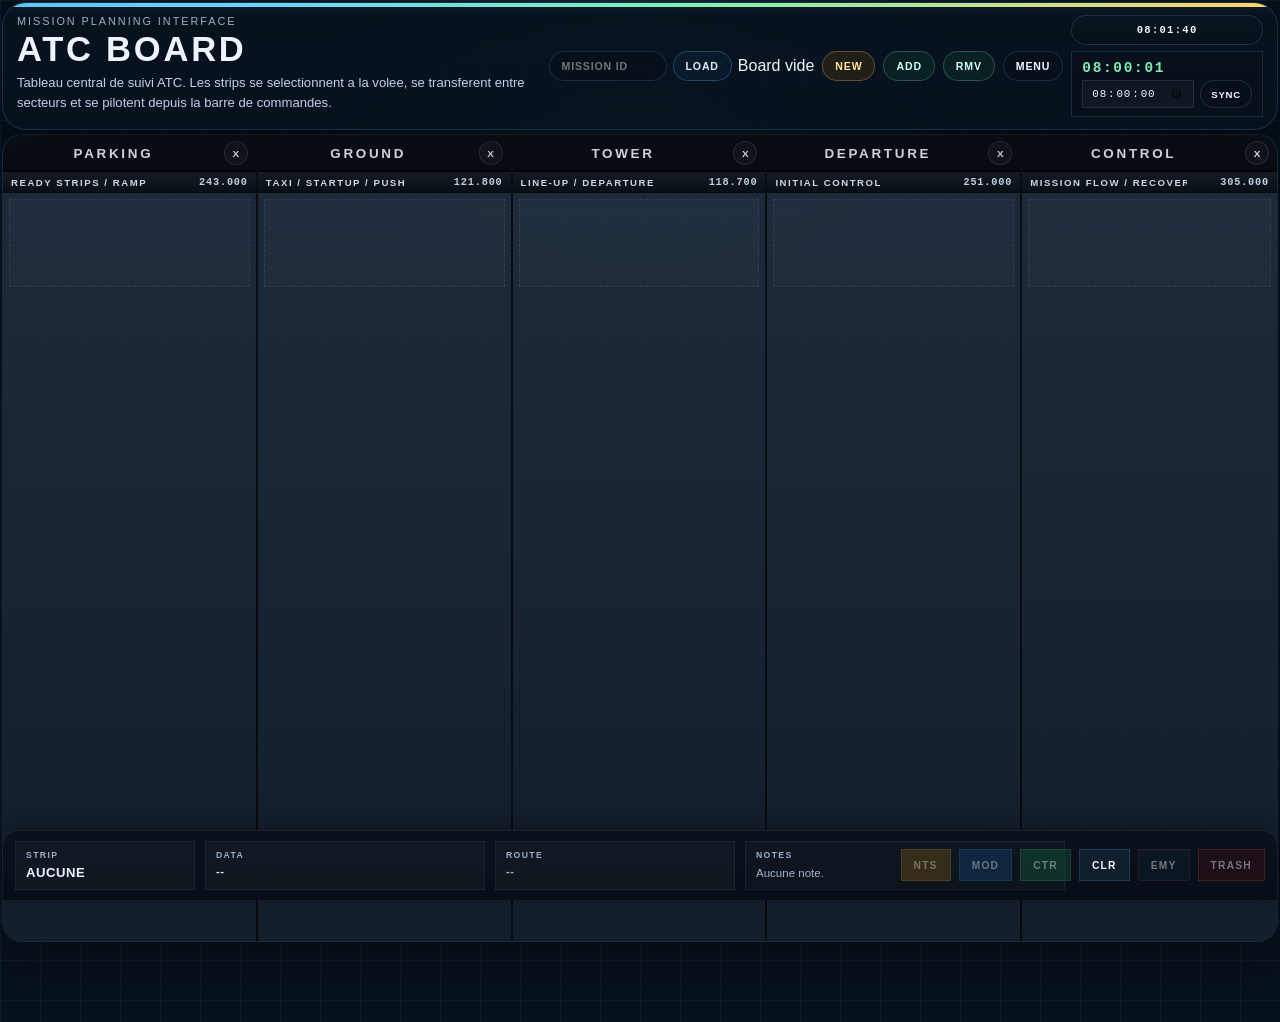
==== commit 56cb548a: "Update index.html" ====
--- a/atc/index.html
+++ b/atc/index.html
@@ -12,13 +12,14 @@
       <div class="title-block">
         <p class="subtitle">Mission Planning Interface</p>
         <h1 class="title">ATC BOARD</h1>
-        <p class="topbar-note">Tableau central de suivi ATC. Les strips se modifient directement et se déplacent par glisser-deposer ou par choix de secteur.</p>
+        <p class="topbar-note">Tableau central de suivi ATC. Les strips se selectionnent a la volee, se transferent entre secteurs et se pilotent depuis la barre de commandes.</p>
       </div>
 
       <div class="toolbar">
         <div class="load-brief-group">
           <input class="tool-input" id="missionIdInput" type="text" placeholder="Mission ID" maxlength="12" />
           <button class="tool-btn tool-btn-blue" id="loadMissionBtn" type="button">Load</button>
+          <div class="load-status" id="loadStatus" aria-live="polite">Board vide</div>
         </div>
         <button class="tool-btn tool-btn-gold" id="createPackageBtn" type="button">New</button>
         <button class="tool-btn tool-btn-green" id="addSectorBtn" type="button">Add</button>
@@ -63,6 +64,7 @@
           <button class="board-action-btn board-action-btn--gold" id="notesActionBtn" type="button">Nts</button>
           <button class="board-action-btn board-action-btn--blue" id="editStripActionBtn" type="button">Mod</button>
           <button class="board-action-btn board-action-btn--green" id="controlActionBtn" type="button">Ctr</button>
+          <button class="board-action-btn" id="clearanceActionBtn" type="button">Clr</button>
           <button class="board-action-btn board-action-btn--danger" id="emergencyActionBtn" type="button">Emy</button>
           <button class="board-action-btn board-action-btn--danger" id="deleteActionBtn" type="button">Trash</button>
         </div>
--- a/atc/style.css
+++ b/atc/style.css
@@ -1,843 +1,1045 @@
 :root{
-  --bg:#0b1018;
-  --card:linear-gradient(180deg,rgba(24,34,49,.98),rgba(14,20,30,.98));
-  --border:rgba(135,169,214,.18);
-  --border-strong:rgba(135,169,214,.35);
-  --text:#ecf3ff;
-  --muted:#93a4bf;
-  --accent:#57c7ff;
-  --success:#7df0b7;
-  --danger:#ff6b6b;
+  --bg:#07111b;
+  --bg-2:#0b1724;
+  --panel:#0f1b2b;
+  --panel-2:#142235;
+  --border:rgba(140,190,255,.16);
+  --border-soft:rgba(140,190,255,.09);
+  --text:#edf5ff;
+  --muted:#9ab0ca;
+  --accent:#58c7ff;
+  --accent-2:#7df0b7;
   --warning:#ffd36a;
-  --shadow:0 18px 40px rgba(0,0,0,.35);
-  --radius-xl:22px;
-  --radius-lg:16px;
+  --danger:#ff7a7a;
+  --shadow:0 20px 50px rgba(0,0,0,.34);
+  --radius-xl:24px;
+  --radius-lg:18px;
   --radius-md:12px;
-  font-family:Inter,"Segoe UI",Roboto,Helvetica,Arial,sans-serif;
-}
-
-*{box-sizing:border-box}
-
-html,body{
+  --radius-pill:999px;
+  --mono:ui-monospace,SFMono-Regular,Menlo,Monaco,Consolas,"Liberation Mono",monospace;
+  --sans:Inter,"Segoe UI",Roboto,Helvetica,Arial,sans-serif;
+  --shell-max-width:2400px;
+  --strip-height:88px;
+  --strip-gap:6px;
+  --strip-first-line:97px;
+  --strip-rhythm:94px;
+}
+
+*,
+*::before,
+*::after{
+  box-sizing:border-box;
+}
+
+html,
+body{
   margin:0;
   min-height:100%;
+}
+
+body{
   color:var(--text);
-  background-color:var(--bg);
-}
-
-body{
-  padding:22px;
-  background-image:
-    linear-gradient(rgba(255,255,255,.045) 1px, transparent 1px),
-    linear-gradient(90deg, rgba(255,255,255,.045) 1px, transparent 1px),
-    linear-gradient(180deg,#071019 0,#0b1018 100%);
-  background-size:40px 40px,40px 40px,100% 100%;
-  background-attachment:fixed;
-}
-
-body::before{
+  font-family:var(--sans);
+  background:
+    linear-gradient(rgba(88,199,255,.05) 1px, transparent 1px),
+    linear-gradient(90deg, rgba(88,199,255,.05) 1px, transparent 1px),
+    radial-gradient(circle at top, rgba(88,199,255,.10), transparent 28%),
+    linear-gradient(180deg, #04101a 0%, #08121d 100%);
+  background-size:40px 40px, 40px 40px, auto, auto;
+}
+
+button,
+input,
+select,
+textarea{
+  font:inherit;
+}
+
+button{
+  border:none;
+  cursor:pointer;
+}
+
+a{
+  color:inherit;
+  text-decoration:none;
+}
+
+.app-shell{
+  width:min(var(--shell-max-width), calc(100% - 4px));
+  margin:2px auto;
+  padding-bottom:78px;
+}
+
+.topbar{
+  position:relative;
+  display:grid;
+  grid-template-columns:minmax(340px, 1fr) auto;
+  gap:18px;
+  align-items:start;
+  padding:12px 14px;
+  border:1px solid var(--border);
+  border-radius:var(--radius-xl);
+  background:linear-gradient(180deg, rgba(8,18,30,.95), rgba(8,18,30,.88));
+  box-shadow:var(--shadow);
+  overflow:hidden;
+}
+
+.topbar::before{
   content:"";
-  position:fixed;
-  inset:0;
-  pointer-events:none;
-  background:
-    radial-gradient(circle at top right, rgba(87,199,255,.08), transparent 24%),
-    radial-gradient(circle at top left, rgba(109,246,190,.06), transparent 22%);
-}
-
-.app-shell{
-  position:relative;
-  z-index:1;
-  width:min(1680px,calc(100vw - 32px));
-  margin:0 auto;
-  display:grid;
-  gap:18px;
-}
-
-.topbar{
-  display:grid;
-  grid-template-columns:minmax(0,1fr) auto;
-  align-items:start;
-  gap:20px;
-  padding:10px 4px 2px;
-}
-
-.title-wrap{
-  display:grid;
-  gap:6px;
+  position:absolute;
+  inset:0 0 auto 0;
+  height:4px;
+  background:linear-gradient(90deg, var(--accent) 0%, #69d2ff 18%, #7df0b7 52%, #ffd36a 100%);
+  box-shadow:0 0 14px rgba(88,199,255,.16), 0 0 18px rgba(255,211,106,.08);
 }
 
 .subtitle{
-  margin:0;
+  margin:0 0 6px;
   color:var(--muted);
-  font-size:.82rem;
-  letter-spacing:.14em;
+  font-size:.68rem;
+  letter-spacing:.18em;
   text-transform:uppercase;
 }
 
 .title{
   margin:0;
-  font-size:clamp(1.9rem,1.2rem + 1.6vw,3.2rem);
+  color:#eef4ff;
+  font-size:clamp(1.7rem, 2.7vw, 2.9rem);
+  line-height:.94;
+  letter-spacing:.08em;
+  font-weight:900;
+  text-transform:uppercase;
+}
+
+.topbar-note{
+  margin:8px 0 0;
+  max-width:760px;
+  color:#bfd2eb;
+  font-size:.82rem;
+  line-height:1.45;
+}
+
+.toolbar{
+  display:flex;
+  align-items:center;
+  justify-content:flex-end;
+  gap:8px;
+  flex-wrap:wrap;
+}
+
+.load-brief-group{
+  display:flex;
+  align-items:center;
+  gap:6px;
+}
+
+.clock-stack{
+  display:grid;
+  gap:6px;
+}
+
+.tool-btn,
+.clock-box,
+.tool-input{
+  display:inline-flex;
+  align-items:center;
+  justify-content:center;
+  min-height:30px;
+  padding:0 12px;
+  border:1px solid rgba(140,190,255,.16);
+  border-radius:var(--radius-pill);
+  background:rgba(7,16,26,.72);
+  color:#f2f7ff;
+  font-size:.66rem;
+  font-weight:900;
+  letter-spacing:.08em;
+  text-transform:uppercase;
+}
+
+.tool-input{
+  width:118px;
+  justify-content:flex-start;
+  outline:none;
+}
+
+.tool-btn{
+  transition:border-color .18s ease, background .18s ease, transform .18s ease;
+}
+
+.tool-btn-compact{
+  min-height:28px;
+  padding:0 10px;
+  font-size:.6rem;
+}
+
+.tool-btn:hover{
+  border-color:rgba(140,190,255,.34);
+  background:rgba(12,24,38,.92);
+  transform:translateY(-1px);
+}
+
+.tool-btn-gold{
+  border-color:rgba(255,211,106,.28);
+  background:rgba(84,58,10,.34);
+  color:#ffe59f;
+}
+
+.tool-btn-green{
+  border-color:rgba(125,240,183,.24);
+  background:rgba(16,72,52,.30);
+  color:#cffff0;
+}
+
+.tool-btn-blue{
+  border-color:rgba(88,199,255,.28);
+  background:rgba(16,44,78,.30);
+  color:#d7efff;
+}
+
+.clock-box{
+  min-width:114px;
+  font-family:var(--mono);
+  letter-spacing:.12em;
+  background:linear-gradient(180deg, rgba(10,22,34,.90), rgba(7,16,26,.94));
+}
+
+.game-clock-panel{
+  display:grid;
+  gap:4px;
+  padding:8px 10px;
+  border:1px solid rgba(140,190,255,.14);
+  background:rgba(7,16,26,.74);
+}
+
+.game-clock-display{
+  color:#7df0b7;
+  font-family:var(--mono);
+  font-size:.9rem;
+  font-weight:900;
+  letter-spacing:.12em;
+  text-transform:uppercase;
+}
+
+.game-clock-controls{
+  display:flex;
+  align-items:center;
+  gap:6px;
+}
+
+.game-clock-input{
+  min-width:0;
+  width:112px;
+  min-height:28px;
+  padding:0 8px;
+  border:1px solid rgba(140,190,255,.14);
+  background:rgba(255,255,255,.03);
+  color:#eef6ff;
+  outline:none;
+  font-family:var(--mono);
+  font-size:.68rem;
+  letter-spacing:.08em;
+}
+
+.game-clock-input:focus{
+  border-color:rgba(88,199,255,.34);
+  box-shadow:0 0 0 3px rgba(88,199,255,.08);
+}
+
+.board-shell{
+  margin-top:4px;
+  border:1px solid rgba(140,190,255,.12);
+  border-radius:20px;
+  background:linear-gradient(180deg, rgba(11,22,36,.84), rgba(8,16,26,.92));
+  box-shadow:var(--shadow);
+  overflow:hidden;
+  height:calc(100vh - 92px);
+  display:grid;
+  grid-template-rows:minmax(0, 1fr) auto;
+}
+
+.board-grid{
+  display:grid;
+  gap:0;
+  height:100%;
+  min-width:0;
+}
+
+.board-actions-bar{
+  position:fixed;
+  bottom:0;
+  left:50%;
+  transform:translateX(-50%);
+  width:min(var(--shell-max-width), calc(100% - 4px));
+  z-index:20;
+  display:grid;
+  grid-template-columns:minmax(220px, 1fr) auto;
+  gap:14px;
+  align-items:center;
+  padding:10px 12px;
+  border:1px solid rgba(140,190,255,.10);
+  border-top:1px solid rgba(140,190,255,.10);
+  border-bottom:none;
+  border-radius:16px 16px 0 0;
+  background:linear-gradient(180deg, rgba(10,18,28,.98), rgba(8,14,22,.98));
+  box-shadow:0 -10px 24px rgba(0,0,0,.24);
+}
+
+.board-actions-bar.is-emergency{
+  border-color:rgba(255,110,110,.40);
+  background:
+    linear-gradient(90deg, rgba(140,24,30,.96) 0%, rgba(84,18,22,.94) 42%, rgba(42,10,14,.30) 68%, rgba(8,14,22,.98) 82%, rgba(8,14,22,.98) 100%);
+  animation:strip-emergency-card-pulse .9s linear infinite;
+}
+
+.board-actions-status{
+  min-width:0;
+  position:relative;
+  display:grid;
+  grid-template-columns:minmax(180px, 1fr) minmax(280px, 1.3fr) minmax(240px, 1.1fr) minmax(320px, 1.5fr);
+  gap:10px;
+  align-items:stretch;
+}
+
+.board-actions-chip{
+  min-width:0;
+  padding:8px 10px;
+  border:1px solid rgba(140,190,255,.08);
+  background:rgba(255,255,255,.03);
+}
+
+.board-actions-chip-notes{
+  background:rgba(255,255,255,.02);
+}
+
+.board-actions-bar.is-emergency .board-actions-chip,
+.board-actions-bar.is-emergency .board-actions-chip-notes{
+  border-color:transparent;
+  background:transparent;
+}
+
+.board-actions-label{
+  color:var(--muted);
+  font-size:.54rem;
+  font-weight:900;
+  letter-spacing:.16em;
+  text-transform:uppercase;
+}
+
+.board-actions-value{
+  margin-top:5px;
+  color:#eef4ff;
+  font-size:.82rem;
+  font-weight:900;
+  letter-spacing:.04em;
+  text-transform:uppercase;
+  white-space:nowrap;
+  overflow:hidden;
+  text-overflow:ellipsis;
+}
+
+.board-actions-notes{
+  margin-top:5px;
+  color:#9fb6d2;
+  font-size:.72rem;
+  line-height:1.4;
+  white-space:nowrap;
+  overflow:hidden;
+  text-overflow:ellipsis;
+}
+
+.board-actions-meta,
+.board-actions-route{
+  margin-top:5px;
+  color:#d6e3f3;
+  font-size:.7rem;
   font-weight:800;
-  letter-spacing:.11em;
-  text-transform:uppercase;
-  line-height:1;
-}
-
-.topbar-actions{
+  letter-spacing:.04em;
+  text-transform:uppercase;
+  white-space:nowrap;
+  overflow:hidden;
+  text-overflow:ellipsis;
+}
+
+.board-actions-route{
+  color:#9fb6d2;
+  font-weight:700;
+}
+
+.board-actions-controls{
   display:flex;
   align-items:center;
-  gap:10px;
+  gap:8px;
   flex-wrap:wrap;
 }
 
-.workspace{
-  display:grid;
-  grid-template-columns:1fr;
-  gap:18px;
-}
-
-.layout-stack{
-  display:grid;
-  gap:18px;
-}
-
-.card{
-  border:1px solid var(--border);
-  border-radius:var(--radius-xl);
-  background:var(--card);
-  box-shadow:var(--shadow);
-  overflow:hidden;
-}
-
-.card-header{
-  display:flex;
-  align-items:center;
-  justify-content:space-between;
-  gap:12px;
-  padding:18px 22px 14px;
-  border-bottom:1px solid rgba(255,255,255,.05);
-}
-
-.card-header-split{
-  flex-wrap:wrap;
-}
-
-.card-title{
-  margin:0;
-  font-size:1.05rem;
-  font-weight:800;
+.board-action-btn{
+  min-height:32px;
+  padding:0 12px;
+  border:1px solid rgba(140,190,255,.14);
+  background:rgba(18,32,48,.92);
+  color:#eef6ff;
+  font-size:.64rem;
+  font-weight:900;
   letter-spacing:.12em;
   text-transform:uppercase;
 }
 
-.card-body{
-  padding:22px;
-}
-
-.action-btn{
-  border:1px solid rgba(255,255,255,.08);
-  background:rgba(6,12,20,.82);
-  color:var(--text);
-  border-radius:999px;
-  padding:9px 12px;
-  font:inherit;
-  font-size:.72rem;
-  font-weight:700;
-  letter-spacing:.05em;
-  text-transform:uppercase;
-  cursor:pointer;
-  white-space:nowrap;
-  text-decoration:none;
-  transition:.14s;
-}
-
-.action-btn:hover{
-  border-color:rgba(87,199,255,.35);
-  transform:translateY(-1px);
-}
-
-.toolbar-grid{
-  display:grid;
-  grid-template-columns:repeat(2,minmax(0,1fr));
-  gap:14px;
-}
-
-.toolbar-grid-three{
-  grid-template-columns:repeat(3,minmax(0,1fr));
-}
-
-.board-config-head{
-  margin-bottom:14px;
-}
-
-.board-config-grid{
-  display:grid;
-  grid-template-columns:repeat(2,minmax(0,1fr));
-  gap:14px;
-}
-
-.mini-card{
-  min-height:92px;
-  padding:14px;
-  border-radius:12px;
-  background:rgba(255,255,255,.025);
-  border:1px solid rgba(255,255,255,.05);
+.board-action-btn[disabled]{
+  opacity:.45;
+  cursor:default;
+}
+
+.board-action-btn--danger{
+  border-color:rgba(255,122,122,.20);
+}
+
+#deleteActionBtn{
+  border-color:rgba(255,122,122,.34);
+  background:rgba(120,16,16,.42);
+  color:#fff1f1;
+}
+
+.board-action-btn--gold{
+  border-color:rgba(255,211,106,.28);
+  background:rgba(122,88,18,.80);
+  color:#ffe59f;
+}
+
+.board-action-btn--blue{
+  border-color:rgba(88,199,255,.28);
+  background:rgba(22,68,120,.82);
+  color:#cfeeff;
+}
+
+.board-action-btn--green{
+  border-color:rgba(125,240,183,.28);
+  background:rgba(22,94,67,.82);
+  color:#d8fff0;
+}
+
+.board-action-btn.is-active{
+  color:#fff1f1;
+  border-color:rgba(255,122,122,.34);
+  background:rgba(120,16,16,.42);
+  animation:strip-emergency-pulse 1s linear infinite;
+}
+
+.board-column{
   display:flex;
   flex-direction:column;
+  min-width:0;
+  border-right:2px solid rgba(0,0,0,.62);
+  background:linear-gradient(180deg, rgba(39,53,71,.56), rgba(20,31,47,.76));
+}
+
+.board-column:last-child{
+  border-right:none;
+}
+
+.board-column-head{
+  padding:6px 8px 5px;
+  border-bottom:2px solid rgba(0,0,0,.7);
+  background:linear-gradient(180deg, rgba(12,17,24,.98), rgba(7,11,18,.98));
+}
+
+.board-column-head-row{
+  display:grid;
+  grid-template-columns:minmax(0, 1fr) auto;
   gap:8px;
-}
-
-.mini-label{
-  color:var(--muted);
-  font-size:.72rem;
-  letter-spacing:.12em;
-  text-transform:uppercase;
-}
-
-.mini-value{
-  font-size:1rem;
+  align-items:center;
+}
+
+.board-column-title-input{
+  width:100%;
+  min-width:0;
+  padding:0;
+  border:none;
+  background:transparent;
+  color:#f4f8ff;
+  font-size:.84rem;
+  font-weight:900;
+  letter-spacing:.2em;
+  text-transform:uppercase;
+  text-align:center;
+  outline:none;
+}
+
+.board-column-delete-btn{
+  width:24px;
+  height:24px;
+  border:1px solid rgba(140,190,255,.14);
+  border-radius:999px;
+  background:rgba(255,255,255,.04);
+  color:#eef4ff;
+  font-size:.62rem;
+  font-weight:900;
+}
+
+.board-column-subhead{
+  display:grid;
+  grid-template-columns:1fr auto;
+  gap:8px;
+  align-items:center;
+  padding:4px 8px;
+  border-bottom:1px solid rgba(0,0,0,.64);
+  background:linear-gradient(180deg, rgba(21,28,37,.98), rgba(10,15,22,.98));
+}
+
+.board-column-label-input,
+.board-column-freq-input{
+  min-width:0;
+  padding:0;
+  border:none;
+  background:transparent;
+  outline:none;
+}
+
+.board-column-label-input{
+  color:#d4dcea;
+  font-size:.6rem;
   font-weight:800;
-  line-height:1.25;
-}
-
-.mini-card input{
-  width:100%;
-  padding:10px 12px;
-  border:1px solid rgba(255,255,255,.08);
-  border-radius:10px;
-  background:rgba(6,12,20,.82);
-  color:var(--text);
-  font:inherit;
-  outline:none;
-}
-
-.mini-card input:focus{
-  border-color:rgba(87,199,255,.45);
-  box-shadow:0 0 0 4px rgba(87,199,255,.12);
-}
-
-.global-notes-wrap{
-  display:grid;
-  grid-template-columns:1fr;
-  gap:10px;
-  width:100%;
-}
-
-.global-notes-wrap .mini-label{
-  display:block;
-  margin:0;
-}
-
-.global-notes-input{
-  display:block;
-  width:100%;
-  min-height:140px;
-  resize:vertical;
-  padding:14px 16px;
-  border:1px solid rgba(255,255,255,.08);
-  border-radius:14px;
-  background:rgba(6,12,20,.82);
-  color:var(--text);
-  font:inherit;
-  line-height:1.5;
-  outline:none;
-  appearance:none;
-  -webkit-appearance:none;
-  box-shadow:inset 0 1px 0 rgba(255,255,255,.02);
-}
-
-.global-notes-input::placeholder{
-  color:var(--muted);
-  opacity:1;
-}
-
-.global-notes-input:focus{
-  border-color:rgba(87,199,255,.45);
-  box-shadow:0 0 0 4px rgba(87,199,255,.12);
-}
-
-.stby-zone,
-.board-column-drop{
-  min-height:140px;
-  border:1px dashed rgba(255,255,255,.12);
-  border-radius:16px;
+  letter-spacing:.16em;
+  text-transform:uppercase;
+}
+
+.board-column-freq-input{
+  width:74px;
+  color:#c5d5ea;
+  font-size:.64rem;
+  font-weight:800;
+  font-family:var(--mono);
+  letter-spacing:.08em;
+  text-align:right;
+}
+
+.board-column-title-input:focus,
+.board-column-label-input:focus,
+.board-column-freq-input:focus{
+  background:rgba(255,255,255,.05);
+}
+
+.board-column-body{
+  flex:1 1 auto;
+  display:grid;
+  align-content:start;
+  gap:6px;
+  padding:6px;
+  min-height:0;
+  overflow:auto;
+  background:linear-gradient(180deg, rgba(255,255,255,.018), rgba(255,255,255,.01));
+}
+
+.board-column-body.is-over{
+  background:linear-gradient(180deg, rgba(88,199,255,.07), rgba(88,199,255,.02));
+}
+
+.empty-lane{
+  height:var(--strip-height);
+  min-height:var(--strip-height);
+  max-height:var(--strip-height);
+  border:1px dashed rgba(255,255,255,.08);
   background:rgba(255,255,255,.02);
-  padding:14px;
-  display:grid;
-  align-content:start;
-  gap:12px;
-}
-
-.dropzone.is-over{
-  border-color:rgba(87,199,255,.5);
-  background:rgba(87,199,255,.06);
-}
-
-.board-grid{
-  display:grid;
-  grid-template-columns:repeat(4,minmax(0,1fr));
-  gap:16px;
-  align-items:start;
-}
-
-.board-column{
-  border-radius:18px;
-  border:1px solid rgba(255,255,255,.06);
-  background:rgba(255,255,255,.02);
-  overflow:hidden;
-}
-
-.board-column-head{
-  padding:14px 16px 12px;
-  border-bottom:1px solid rgba(255,255,255,.05);
-  background:rgba(255,255,255,.02);
-}
-
-.board-column-title{
-  margin:0 0 6px;
-  font-size:.92rem;
-  font-weight:900;
-  letter-spacing:.08em;
-  text-transform:uppercase;
-}
-
-.board-column-freq{
-  color:var(--muted);
-  font-size:.76rem;
-  font-weight:700;
-  letter-spacing:.05em;
-}
-
-.package-card{
+  margin-bottom:0;
+}
+
+.strip{
   position:relative;
-  border-radius:16px;
-  border:1px solid rgba(255,255,255,.08);
-  background:rgba(17,23,35,.96);
-  padding:14px 14px 14px 18px;
-  box-shadow:0 12px 26px rgba(0,0,0,.22);
-  overflow:hidden;
+  display:grid;
+  grid-template-rows:56px 22px;
+  gap:2px;
+  padding:4px;
+  min-height:88px;
+  border:1px solid rgba(7,12,18,.64);
+  background:
+    linear-gradient(180deg, rgba(21,34,52,.98), rgba(12,22,34,.98)),
+    radial-gradient(circle at top right, rgba(88,199,255,.08), transparent 34%);
+  color:#edf5ff;
+  box-shadow:
+    inset 0 1px 0 rgba(255,255,255,.05),
+    0 6px 12px rgba(0,0,0,.16);
   cursor:grab;
-  transition:border-color .14s, background .14s, box-shadow .14s, transform .14s;
-}
-
-.package-card:hover{
-  border-color:rgba(87,199,255,.26);
-}
-
-.package-card::before{
+  overflow:hidden;
+}
+
+.strip.is-selected{
+  box-shadow:
+    inset 0 1px 0 rgba(255,255,255,.05),
+    0 0 0 1px rgba(88,199,255,.36),
+    0 0 18px rgba(88,199,255,.14);
+}
+
+.strip::before{
   content:"";
   position:absolute;
   inset:0 auto 0 0;
-  width:5px;
-  background:var(--package-color,var(--accent));
-}
-
-.package-card.is-alert{
-  animation:alertPulse .95s infinite;
-  border-color:rgba(255,107,107,.55);
-}
-
-@keyframes alertPulse{
-  0%,100%{
-    box-shadow:0 0 0 0 rgba(255,107,107,.0),0 12px 26px rgba(0,0,0,.22);
-    background:rgba(17,23,35,.96);
-  }
-  50%{
-    box-shadow:0 0 0 3px rgba(255,107,107,.12),0 12px 30px rgba(255,0,0,.18);
-    background:rgba(45,14,18,.96);
-  }
-}
-
-.package-head{
+  width:7px;
+  background:var(--strip-accent, var(--accent));
+}
+
+.strip.is-emergency{
+  background:
+    linear-gradient(90deg, rgba(255,86,86,.58), rgba(84,16,20,.96) 18%, rgba(42,10,15,.98) 100%),
+    radial-gradient(circle at top right, rgba(255,122,122,.22), transparent 34%);
+  border-color:rgba(255,120,120,.52);
+  animation:strip-emergency-card-pulse .9s linear infinite;
+}
+
+.strip-row{
+  display:grid;
+  gap:3px;
+  min-width:0;
+}
+
+.strip-row-top{
+  grid-template-columns:24px minmax(136px, 1.8fr) 72px minmax(120px, 1.15fr) minmax(74px, .9fr);
+  align-items:stretch;
+  min-height:56px;
+}
+
+.strip-row-meta{
+  grid-template-columns:minmax(0, 1fr);
+  align-items:stretch;
+  justify-content:start;
+  min-height:22px;
+}
+
+.strip-row-top > *{
+  height:100%;
+}
+
+.strip-block{
   display:flex;
+  flex-direction:column;
+  justify-content:space-between;
   align-items:flex-start;
+  min-width:0;
+  min-height:100%;
+  padding:5px 6px;
+  border:1px solid rgba(255,255,255,.07);
+  background:rgba(255,255,255,.03);
+  overflow:hidden;
+}
+
+.strip-select-wrap{
+  display:flex;
+  align-items:center;
+  justify-content:center;
+}
+
+.strip-select-btn{
+  width:16px;
+  height:16px;
+  border:1px solid rgba(140,190,255,.28);
+  border-radius:50%;
+  background:rgba(255,255,255,.04);
+  box-shadow:inset 0 0 0 2px rgba(8,16,26,.96);
+}
+
+.strip-select-btn.is-selected{
+  background:var(--accent-2);
+  border-color:rgba(125,240,183,.52);
+  box-shadow:0 0 10px rgba(125,240,183,.28);
+}
+
+.strip-block-actions{
+  justify-content:center;
+}
+
+.strip-block-notes{
+  min-width:0;
+}
+
+.strip-block-primary{
   justify-content:space-between;
+}
+
+.strip-block-primary .strip-big{
+  width:100%;
+  max-width:100%;
+  font-size:clamp(.88rem, .95vw, 1.08rem);
+  font-weight:1000;
+  letter-spacing:.075em;
+}
+
+.strip-primary-subline{
+  display:flex;
+  align-items:center;
+  gap:5px;
+  min-width:0;
+  flex-wrap:nowrap;
+  overflow:hidden;
+}
+
+.strip-block-radio{
+  justify-content:space-between;
+  align-items:flex-start;
+}
+
+.strip-block-altitude{
+  justify-content:space-between;
+  align-items:flex-start;
+}
+
+.strip-block-radio .strip-big{
+  font-size:.7rem;
+}
+
+.strip-block-altitude .strip-big{
+  font-size:.72rem;
+}
+
+.strip-big{
+  width:auto;
+  min-width:0;
+  color:#eef5ff;
+  font-family:var(--mono);
+  font-size:.9rem;
+  font-weight:900;
+  letter-spacing:.06em;
+  text-transform:uppercase;
+  outline:none;
+  flex:0 1 auto;
+  white-space:nowrap;
+  line-height:1;
+  overflow:hidden;
+  text-overflow:ellipsis;
+}
+
+.strip-inline-input{
+  min-width:0;
+  color:#9fb7d3;
+  font-size:.62rem;
+  font-weight:900;
+  letter-spacing:.1em;
+  text-transform:uppercase;
+  outline:none;
+  white-space:nowrap;
+  overflow:hidden;
+  text-overflow:ellipsis;
+}
+
+.strip-inline-input-count{
+  max-width:18px;
+  color:#eef5ff;
+}
+
+.strip-inline-input-aircraft{
+  max-width:68px;
+}
+
+.strip-inline-input-task{
+  max-width:94px;
+}
+
+.strip-small{
+  width:100%;
+  min-width:0;
+  color:#9fb7d3;
+  font-size:.52rem;
+  font-weight:800;
+  letter-spacing:.1em;
+  text-transform:uppercase;
+  outline:none;
+  overflow:hidden;
+  text-overflow:ellipsis;
+}
+
+.strip-big::placeholder,
+.strip-small::placeholder,
+.strip-mid::placeholder,
+.strip-notes::placeholder{
+  color:rgba(237,245,255,.28);
+}
+
+.strip-code{
+  text-align:left;
+}
+
+.strip-label{
+  margin-bottom:3px;
+  color:#6d88a6;
+  font-size:.43rem;
+  font-weight:900;
+  letter-spacing:.18em;
+  text-transform:uppercase;
+  line-height:1;
+}
+
+.strip-mid{
+  width:100%;
+  min-width:0;
+  color:#f2f7ff;
+  font-size:.66rem;
+  font-weight:900;
+  overflow:hidden;
+  text-overflow:ellipsis;
+  white-space:nowrap;
+  line-height:1.1;
+}
+
+.strip-stack{
+  display:grid;
+  gap:2px;
+}
+
+.strip-meta-pill{
+  display:inline-flex;
+  align-items:center;
+  justify-content:center;
+  min-width:0;
+  min-height:100%;
+  padding:0 10px;
+  border:1px solid rgba(140,190,255,.10);
+  background:rgba(255,255,255,.03);
+  color:#cfe0f4;
+  font-size:.72rem;
+  font-weight:900;
+  letter-spacing:.05em;
+  text-transform:uppercase;
+  font-family:var(--mono);
+  white-space:nowrap;
+  overflow:hidden;
+  text-overflow:ellipsis;
+  width:100%;
+}
+
+.strip-notes{
+  width:100%;
+  min-height:32px;
+  padding:0;
+  border:none;
+  background:transparent;
+  color:#eaf3ff;
+  font-size:.62rem;
+  line-height:1.35;
+  resize:vertical;
+  outline:none;
+}
+
+.modal-backdrop{
+  position:fixed;
+  inset:0;
+  display:flex;
+  align-items:center;
+  justify-content:center;
+  padding:20px;
+  background:rgba(3,8,14,.44);
+  backdrop-filter:blur(10px);
+  z-index:100;
+}
+
+.modal-card{
+  width:min(520px, 100%);
+  border:1px solid rgba(140,190,255,.18);
+  border-radius:22px;
+  background:linear-gradient(180deg, rgba(12,22,34,.98), rgba(8,16,26,.98));
+  box-shadow:0 24px 60px rgba(0,0,0,.42);
+  overflow:hidden;
+}
+
+.modal-card:has(.modal-edit-grid){
+  width:min(920px, 100%);
+}
+
+.modal-head{
+  display:flex;
+  align-items:center;
+  justify-content:space-between;
+  gap:12px;
+  padding:14px 16px;
+  border-bottom:1px solid rgba(140,190,255,.10);
+}
+
+.modal-title{
+  margin:0;
+  color:#eef4ff;
+  font-size:1rem;
+  font-weight:900;
+  letter-spacing:.08em;
+  text-transform:uppercase;
+}
+
+.modal-close{
+  width:28px;
+  height:28px;
+  border:1px solid rgba(140,190,255,.14);
+  border-radius:999px;
+  background:rgba(255,255,255,.04);
+  color:#f3f8ff;
+  font-size:.7rem;
+  font-weight:900;
+}
+
+.modal-body{
+  padding:16px;
+}
+
+.modal-option-grid{
+  display:grid;
   gap:10px;
-  margin-bottom:10px;
-}
-
-.package-title-wrap{
+}
+
+.modal-option-btn{
   display:grid;
   gap:4px;
-  min-width:0;
-  flex:1 1 auto;
-}
-
-.package-name{
-  margin:0;
-  font-size:1rem;
+  width:100%;
+  padding:12px 14px;
+  border:1px solid rgba(140,190,255,.14);
+  background:rgba(255,255,255,.03);
+  color:#eef5ff;
+  text-align:left;
+}
+
+.modal-option-btn.is-current{
+  border-color:rgba(88,199,255,.34);
+  background:rgba(88,199,255,.08);
+}
+
+.modal-option-btn--danger{
+  border-color:rgba(255,122,122,.26);
+  background:rgba(120,16,16,.16);
+}
+
+.modal-option-title{
+  font-size:.74rem;
   font-weight:900;
   letter-spacing:.08em;
   text-transform:uppercase;
-  line-height:1.1;
-  overflow-wrap:anywhere;
-}
-
-.package-task{
-  color:var(--muted);
-  font-size:.72rem;
-  font-weight:800;
-  letter-spacing:.08em;
-  text-transform:uppercase;
-}
-
-.package-head-actions{
-  display:flex;
-  align-items:center;
-  justify-content:flex-end;
-  gap:8px;
-  flex-wrap:wrap;
-  margin-left:auto;
-  flex:0 1 auto;
-}
-
-.package-head-zone{
-  min-width:132px;
-  max-width:180px;
-}
-
-.package-zone-select{
+}
+
+.modal-option-subtitle,
+.modal-text{
+  color:#9bb0ca;
+  font-size:.84rem;
+  line-height:1.45;
+}
+
+.modal-confirm-row{
+  display:grid;
+  grid-template-columns:repeat(2, minmax(0, 1fr));
+  gap:10px;
+}
+
+.modal-edit-grid{
+  display:grid;
+  grid-template-columns:repeat(2, minmax(0, 1fr));
+  gap:12px;
+  margin-bottom:14px;
+}
+
+.modal-field{
+  display:grid;
+  gap:6px;
+  min-width:0;
+}
+
+.modal-field-span-2{
+  grid-column:1 / -1;
+}
+
+.modal-field-label{
+  color:#9bb0ca;
+  font-size:.62rem;
+  font-weight:900;
+  letter-spacing:.14em;
+  text-transform:uppercase;
+}
+
+.modal-field-input,
+.modal-field-textarea{
   width:100%;
-  padding:8px 30px 8px 10px;
-  border:1px solid rgba(255,255,255,.08);
-  border-radius:999px;
-  background:rgba(6,12,20,.82);
-  color:var(--text);
-  font:inherit;
-  font-size:.66rem;
-  font-weight:800;
-  letter-spacing:.05em;
-  text-transform:uppercase;
+  min-width:0;
+  border:1px solid rgba(140,190,255,.14);
+  background:rgba(255,255,255,.03);
+  color:#eef5ff;
   outline:none;
-  cursor:pointer;
-  appearance:none;
-  -webkit-appearance:none;
-  background-image:
-    linear-gradient(45deg, transparent 50%, rgba(236,243,255,.8) 50%),
-    linear-gradient(135deg, rgba(236,243,255,.8) 50%, transparent 50%);
-  background-position:
-    calc(100% - 14px) calc(50% - 2px),
-    calc(100% - 9px) calc(50% - 2px);
-  background-size:5px 5px,5px 5px;
-  background-repeat:no-repeat;
-}
-
-.package-zone-select:hover{
-  border-color:rgba(87,199,255,.35);
-}
-
-.package-zone-select:focus{
-  border-color:rgba(87,199,255,.45);
-  box-shadow:0 0 0 4px rgba(87,199,255,.12);
-}
-
-.package-alert-wrap{
-  display:inline-flex;
-  align-items:center;
-  gap:8px;
-  padding:4px 8px 4px 10px;
-  border-radius:999px;
-  border:1px solid rgba(255,255,255,.06);
-  background:rgba(255,255,255,.03);
-  flex:0 0 auto;
-}
-
-.package-alert-label{
-  color:var(--muted);
-  font-size:.62rem;
-  font-weight:900;
-  letter-spacing:.12em;
-  text-transform:uppercase;
-  line-height:1;
-  user-select:none;
-}
-
-.alert-switch{
-  position:relative;
-  display:inline-flex;
-  width:42px;
-  height:24px;
-  flex:0 0 auto;
-  cursor:pointer;
-}
-
-.alert-switch input{
-  position:absolute;
-  opacity:0;
-  pointer-events:none;
-}
-
-.alert-slider{
-  position:relative;
-  width:100%;
-  height:100%;
-  border-radius:999px;
-  background:rgba(255,255,255,.12);
-  border:1px solid rgba(255,255,255,.14);
-  transition:.18s;
-}
-
-.alert-slider::before{
-  content:"";
-  position:absolute;
-  top:2px;
-  left:2px;
-  width:18px;
-  height:18px;
-  border-radius:50%;
-  background:#f3f7ff;
-  box-shadow:0 4px 10px rgba(0,0,0,.28);
-  transition:.18s;
-}
-
-.alert-switch input:checked + .alert-slider{
-  background:rgba(255,107,107,.28);
-  border-color:rgba(255,107,107,.55);
-  box-shadow:0 0 0 3px rgba(255,107,107,.10);
-}
-
-.alert-switch input:checked + .alert-slider::before{
-  transform:translateX(18px);
-  background:#ffd1d1;
-}
-
-.package-main-content{
-  display:grid;
-  gap:12px;
-}
-
-.package-grid{
-  display:grid;
-  grid-template-columns:repeat(2,minmax(0,1fr));
-  gap:8px;
-  margin-bottom:12px;
-}
-
-.package-data{
-  padding:8px 10px;
-  border-radius:10px;
-  background:rgba(255,255,255,.03);
-  border:1px solid rgba(255,255,255,.05);
-}
-
-.package-data-label{
-  color:var(--muted);
-  font-size:.62rem;
-  letter-spacing:.12em;
-  text-transform:uppercase;
-  margin-bottom:4px;
-}
-
-.package-data-value{
-  font-size:.84rem;
-  font-weight:800;
-  line-height:1.25;
-  overflow-wrap:anywhere;
-}
-
-.package-data-value.is-clearance-no{
-  color:#ffd36a;
-}
-
-.package-data-value.is-clearance-yes{
-  color:#7df0b7;
-}
-
-.package-notes-block{
-  margin-top:-2px;
-  padding:10px 12px;
-  border-radius:12px;
-  background:rgba(255,255,255,.03);
-  border:1px solid rgba(255,255,255,.05);
-}
-
-.package-notes-label{
-  color:var(--muted);
-  font-size:.62rem;
-  letter-spacing:.12em;
-  text-transform:uppercase;
-  margin-bottom:6px;
-}
-
-.package-notes-value{
-  font-size:.82rem;
-  font-weight:700;
-  line-height:1.45;
-  color:rgba(236,243,255,.92);
-  white-space:pre-wrap;
-  overflow-wrap:anywhere;
-}
-
-.package-footer{
-  display:flex;
-  align-items:center;
-  justify-content:space-between;
-  gap:10px;
-  border-top:1px solid rgba(255,255,255,.06);
-  padding-top:10px;
-  flex-wrap:wrap;
-}
-
-.package-status,
-.package-zone-badge{
-  padding:6px 10px;
-  border-radius:999px;
-  font-size:.68rem;
-  font-weight:800;
-  letter-spacing:.08em;
-  text-transform:uppercase;
-  background:rgba(255,255,255,.04);
-  border:1px solid rgba(255,255,255,.06);
-}
-
-.package-zone-badge{
-  color:var(--accent);
-}
-
-.package-actions{
-  display:flex;
-  align-items:center;
-  gap:8px;
-  flex-wrap:wrap;
-}
-
-.package-btn{
-  border:1px solid rgba(255,255,255,.08);
-  background:rgba(6,12,20,.82);
-  color:var(--text);
-  border-radius:999px;
-  padding:7px 10px;
-  font:inherit;
-  font-size:.66rem;
-  font-weight:700;
-  letter-spacing:.05em;
-  text-transform:uppercase;
-  cursor:pointer;
-  transition:.14s;
-}
-
-.package-btn:hover{
-  border-color:rgba(87,199,255,.35);
-  transform:translateY(-1px);
-}
-
-.package-compact-btn{
-  min-width:78px;
-}
-
-.package-edit-panel{
-  display:none;
-  margin-top:12px;
-  padding-top:12px;
-  border-top:1px solid rgba(255,255,255,.06);
-}
-
-.package-card.is-editing .package-edit-panel{
-  display:grid;
-  gap:10px;
-}
-
-.package-edit-grid{
-  display:grid;
-  grid-template-columns:repeat(2,minmax(0,1fr));
-  gap:10px;
-}
-
-.package-edit-grid input,
-.package-edit-grid select,
-.package-edit-grid textarea{
-  width:100%;
-  padding:10px 12px;
-  border:1px solid rgba(255,255,255,.08);
-  border-radius:10px;
-  background:rgba(6,12,20,.82);
-  color:var(--text);
-  font:inherit;
-  outline:none;
-}
-
-.package-edit-grid textarea{
-  min-height:96px;
+}
+
+.modal-field-input{
+  min-height:40px;
+  padding:0 12px;
+}
+
+.modal-field-textarea{
+  min-height:120px;
+  padding:12px;
   resize:vertical;
   line-height:1.45;
 }
 
-.package-edit-grid input:focus,
-.package-edit-grid select:focus,
-.package-edit-grid textarea:focus{
-  border-color:rgba(87,199,255,.45);
-  box-shadow:0 0 0 4px rgba(87,199,255,.12);
-}
-
-.package-edit-grid .package-edit-span-2{
-  grid-column:span 2;
-}
-
-.package-card.is-collapsed{
-  padding:8px 10px 8px 14px;
-}
-
-.package-card.is-collapsed .package-head{
-  margin-bottom:0;
-  min-height:28px;
-  align-items:center;
-}
-
-.package-card.is-collapsed .package-name{
-  font-size:.95rem;
-  font-weight:900;
-  letter-spacing:.06em;
-  line-height:1.1;
-}
-
-.package-card.is-collapsed .package-main-content{
-  display:none;
-}
-
-.package-card.is-collapsed .package-btn{
-  padding:6px 10px;
-  font-size:.62rem;
-}
-
-.package-card.is-collapsed .package-head-zone{
-  min-width:116px;
-  max-width:160px;
-}
-
-.package-card.is-collapsed .package-zone-select{
-  padding:7px 28px 7px 10px;
-  font-size:.62rem;
-}
-
-.package-card.is-collapsed .package-alert-wrap{
-  padding:3px 7px 3px 9px;
-  gap:6px;
-}
-
-.package-card.is-collapsed .package-alert-label{
-  font-size:.58rem;
-}
-
-.package-card.is-collapsed .alert-switch{
-  width:36px;
-  height:20px;
-}
-
-.package-card.is-collapsed .alert-slider::before{
-  width:14px;
-  height:14px;
-}
-
-.package-card.is-collapsed .alert-switch input:checked + .alert-slider::before{
-  transform:translateX(16px);
-}
-
-.package-card.is-collapsed:hover{
-  border-color:rgba(87,199,255,.35);
-  background:rgba(255,255,255,.04);
-}
-
-.log-list{
-  display:grid;
-  gap:10px;
-}
-
-.log-item{
-  padding:12px 14px;
-  border-radius:12px;
-  border:1px solid rgba(255,255,255,.06);
-  background:rgba(255,255,255,.02);
-}
-
-.log-time{
-  color:var(--muted);
-  font-size:.72rem;
-  font-weight:700;
-  letter-spacing:.05em;
-  margin-bottom:4px;
-}
-
-.log-text{
-  font-size:.88rem;
-  line-height:1.35;
-  color:rgba(236,243,255,.94);
-}
-
-.empty-state{
-  padding:14px;
-  border-radius:12px;
-  border:1px dashed rgba(255,255,255,.1);
-  color:var(--muted);
-  font-size:.88rem;
-}
-
-.empty-inline{
-  color:var(--muted);
-  font-style:italic;
+.modal-field-textarea-large{
+  min-height:180px;
+}
+
+.modal-field-input:focus,
+.modal-field-textarea:focus{
+  border-color:rgba(88,199,255,.34);
+  box-shadow:0 0 0 3px rgba(88,199,255,.08);
+}
+
+@keyframes strip-emergency-pulse{
+  0%, 100%{ box-shadow:inset 0 1px 0 rgba(255,255,255,.05), 0 0 0 rgba(255,0,0,0); }
+  50%{ box-shadow:inset 0 1px 0 rgba(255,255,255,.05), 0 0 18px rgba(255,80,80,.46); }
+}
+
+@keyframes strip-emergency-card-pulse{
+  0%, 100%{
+    box-shadow:
+      inset 0 1px 0 rgba(255,255,255,.05),
+      0 0 0 1px rgba(255,86,86,.28),
+      0 0 10px rgba(255,60,60,.18);
+    filter:saturate(1);
+  }
+  50%{
+    box-shadow:
+      inset 0 1px 0 rgba(255,255,255,.06),
+      0 0 0 2px rgba(255,110,110,.56),
+      0 0 26px rgba(255,70,70,.46);
+    filter:saturate(1.2);
+  }
 }
 
 @media (max-width:1200px){
-  .board-grid,
-  .toolbar-grid-three,
-  .board-config-grid{
-    grid-template-columns:repeat(2,minmax(0,1fr));
-  }
-}
-
-@media (max-width:900px){
-  .package-head{
-    flex-direction:column;
-    align-items:stretch;
-  }
-
-  .package-head-actions{
-    margin-left:0;
-    justify-content:flex-start;
-  }
-
-  .package-head-zone{
-    min-width:0;
-    width:100%;
-    max-width:none;
-  }
-}
-
-@media (max-width:780px){
-  body{padding:14px}
-
-  .app-shell{
-    width:min(100vw - 12px,100%);
-  }
-
   .topbar{
     grid-template-columns:1fr;
   }
 
-  .toolbar-grid,
-  .toolbar-grid-three,
-  .board-grid,
-  .board-config-grid,
-  .package-grid,
-  .package-edit-grid{
+  .toolbar{
+    justify-content:flex-start;
+  }
+}
+
+@media (max-width:760px){
+  .app-shell{
+    width:min(100% - 8px, var(--shell-max-width));
+  }
+
+  .board-grid{
+    min-height:0;
+  }
+
+  .strip-row-top{
+    grid-template-columns:24px minmax(0, 1.45fr) 66px minmax(84px, 1fr) 72px;
+  }
+
+  .strip-row-meta{
+    grid-template-columns:76px 60px minmax(0, 1fr);
+  }
+
+  .board-actions-bar{
     grid-template-columns:1fr;
   }
 
-  .package-edit-grid .package-edit-span-2{
+  .board-actions-status{
+    grid-template-columns:1fr;
+  }
+
+  .modal-edit-grid{
+    grid-template-columns:1fr;
+  }
+
+  .modal-field-span-2{
     grid-column:auto;
   }
-
-  .package-head-actions{
-    flex-direction:column;
-    align-items:stretch;
-  }
-
-  .package-alert-wrap{
-    justify-content:space-between;
-  }
-
-  .package-btn,
-  .package-zone-select{
-    width:100%;
-  }
-}
+}
